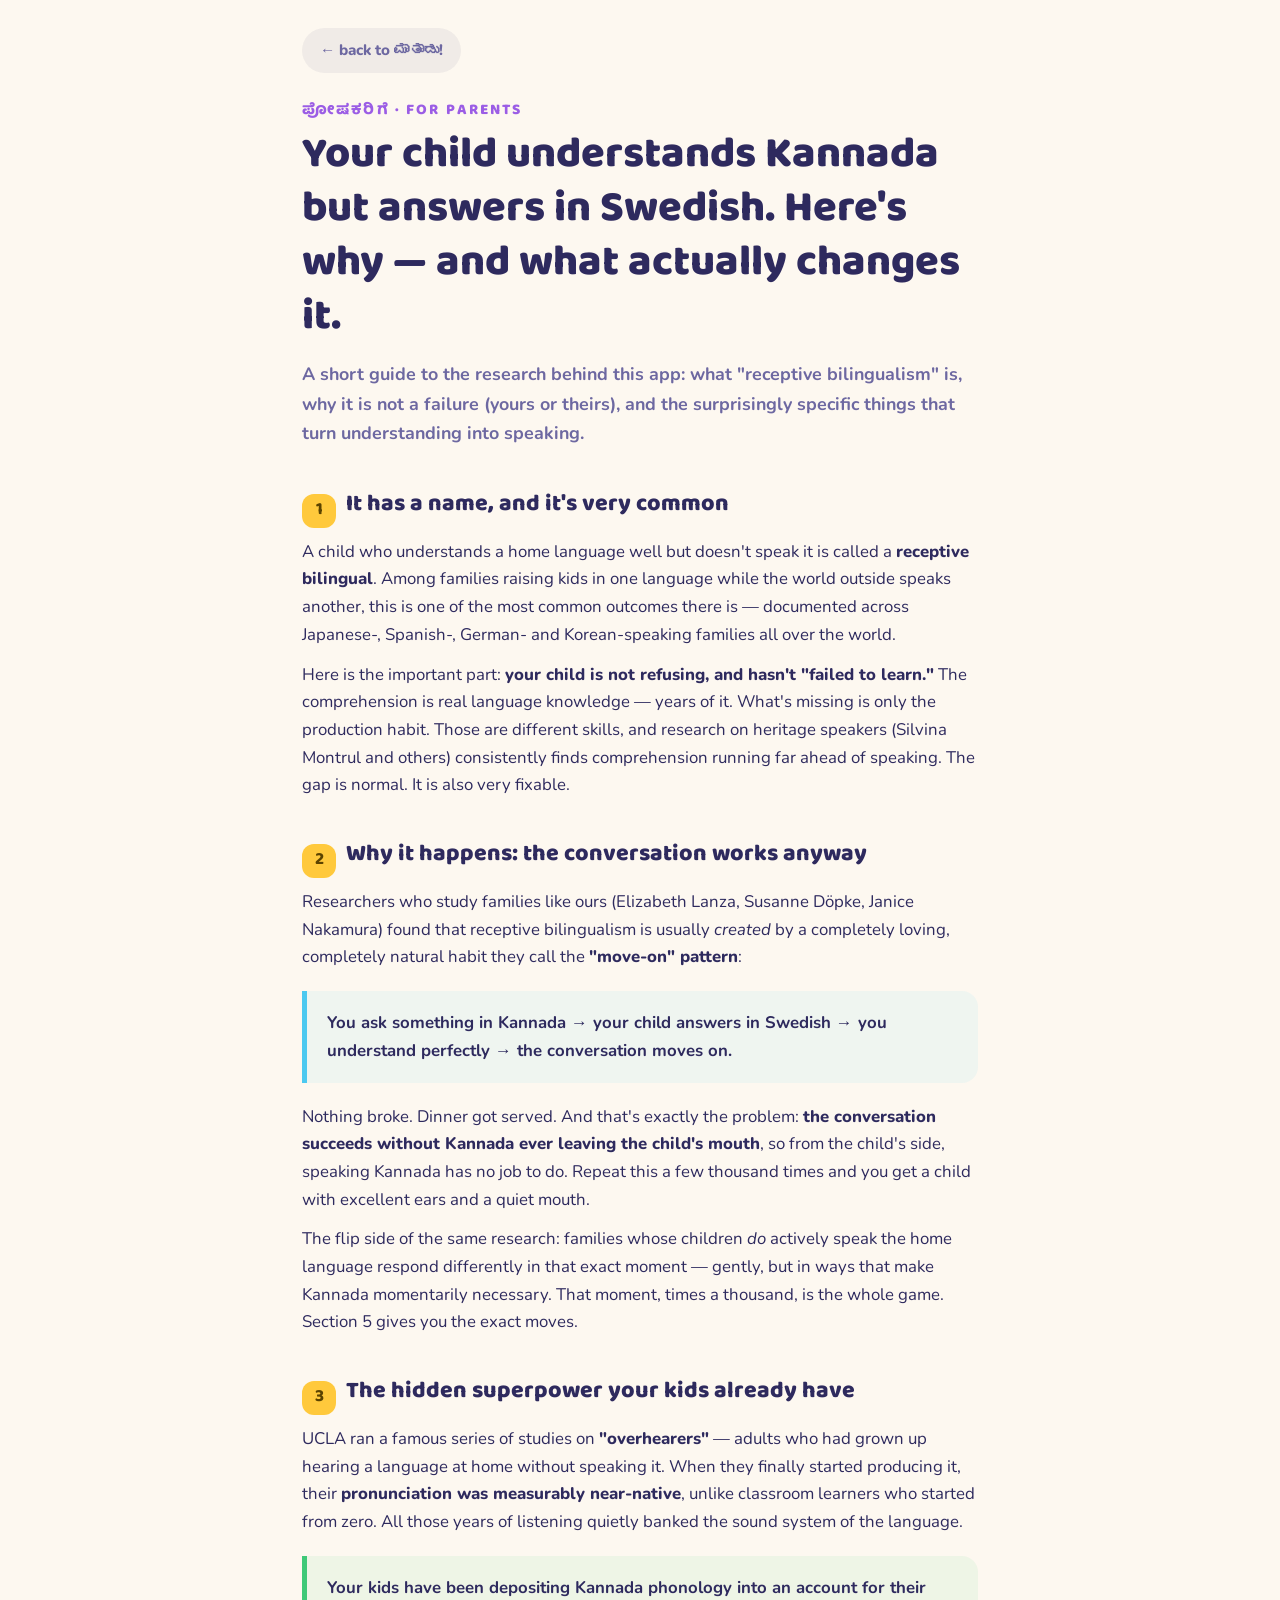
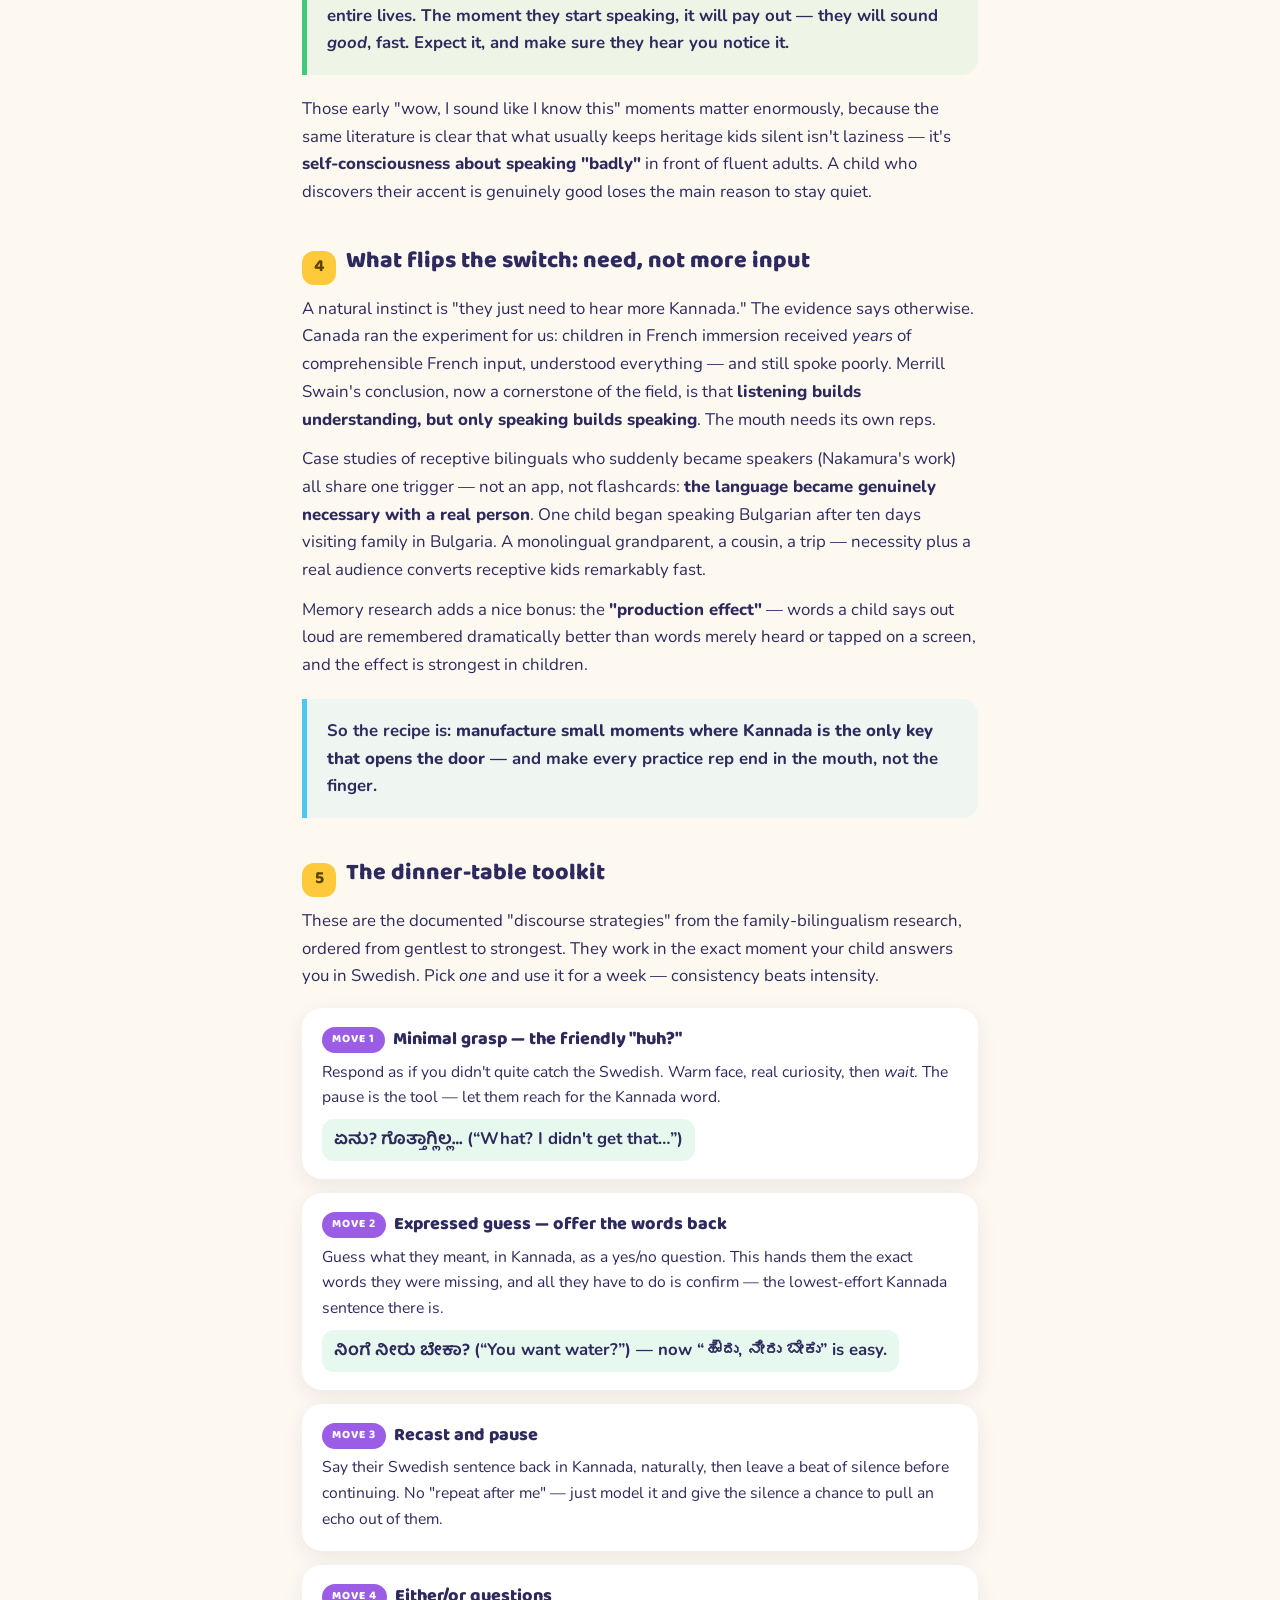
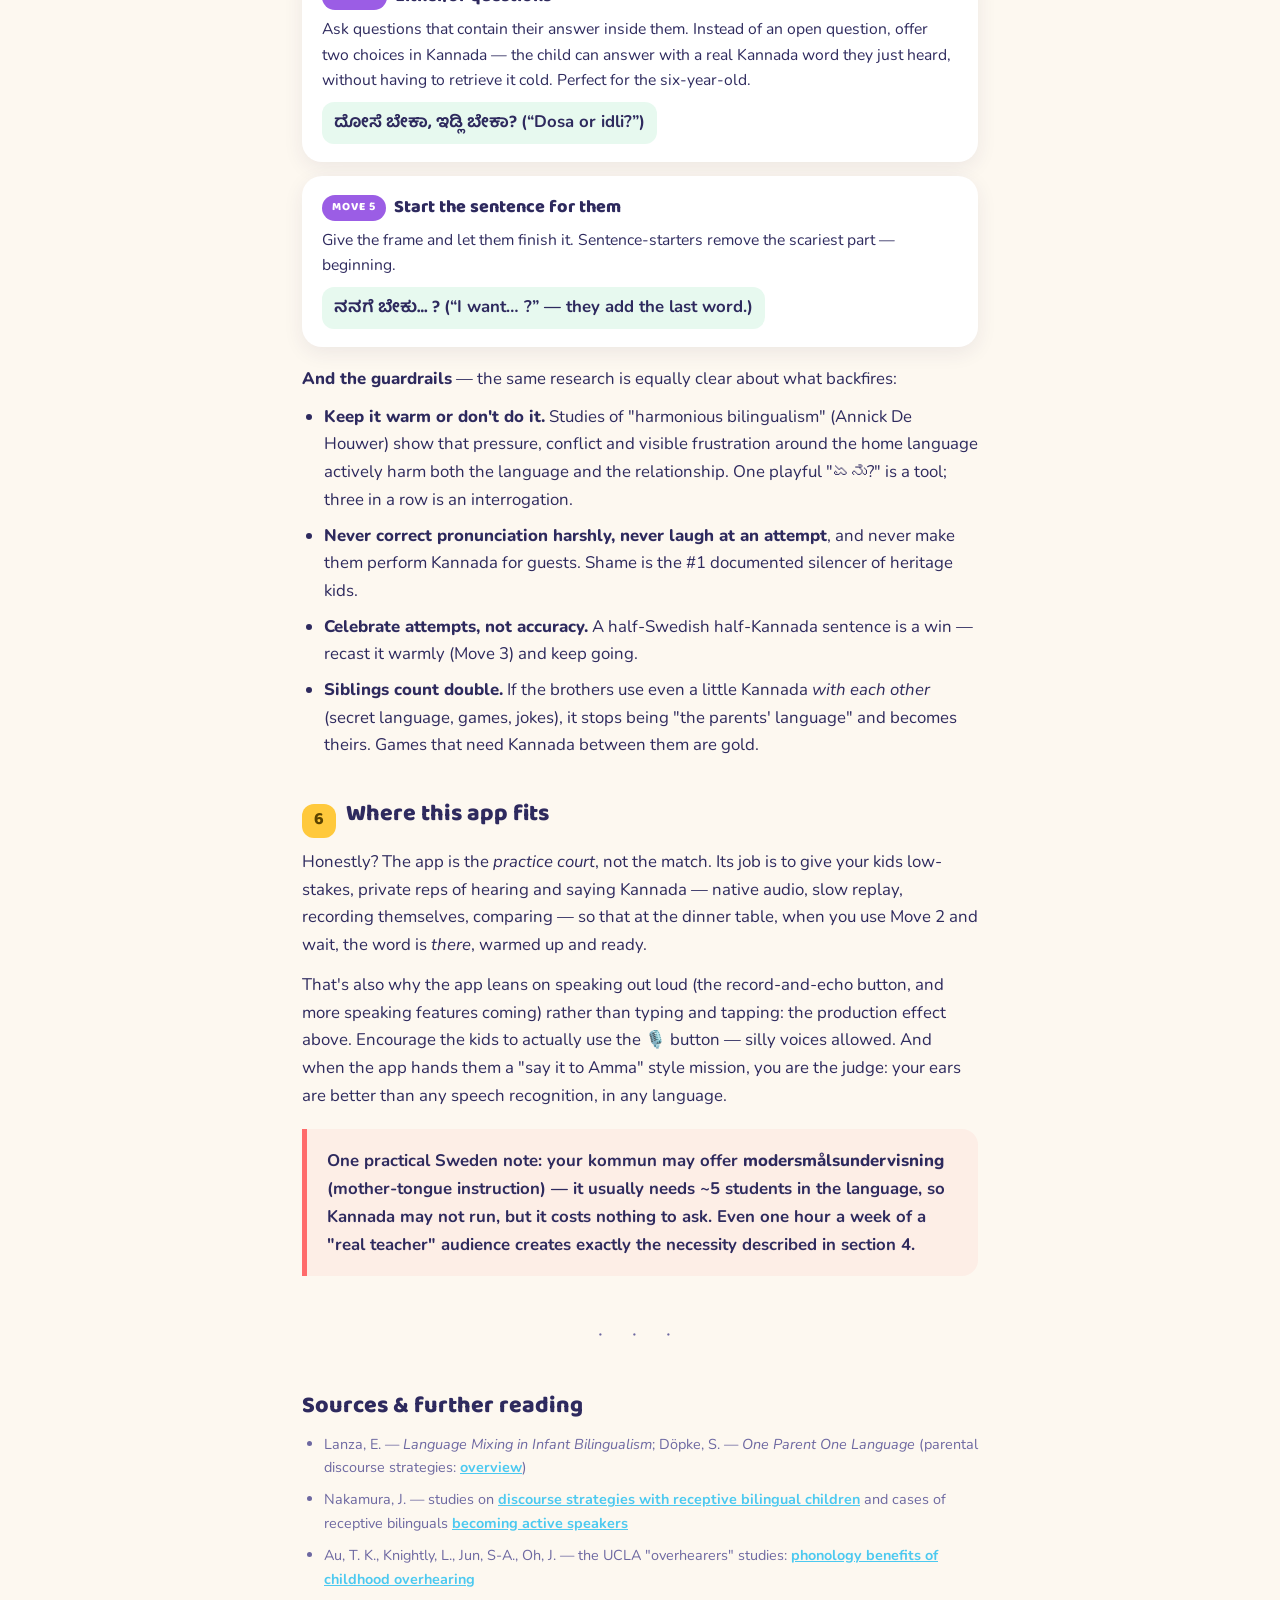
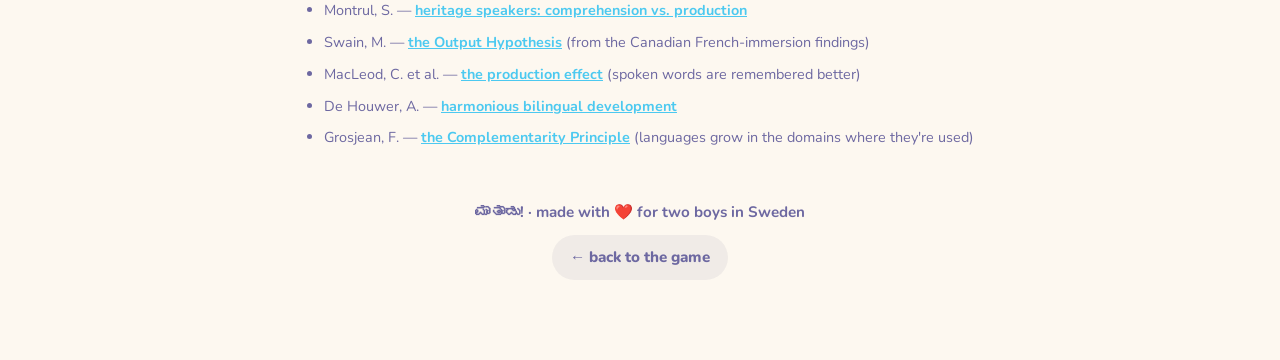
==== parents.html @ 99330099 "Add 'For Parents' page on receptive bilingualism + 4 local design-option themes parents.html: resear" ====
<!DOCTYPE html>
<html lang="en">
<head>
<meta charset="UTF-8">
<meta name="viewport" content="width=device-width, initial-scale=1, viewport-fit=cover">
<meta name="theme-color" content="#fdf8f0">
<title>ಪೋಷಕರಿಗೆ · For Parents — how kids learn a home language</title>
<link rel="icon" href="data:image/svg+xml,%3Csvg xmlns='http://www.w3.org/2000/svg' viewBox='0 0 100 100'%3E%3Ccircle cx='50' cy='52' r='44' fill='%2358cc7a'/%3E%3Ccircle cx='38' cy='44' r='13' fill='%23fff'/%3E%3Ccircle cx='41' cy='46' r='6' fill='%232e2a5e'/%3E%3Ccircle cx='62' cy='44' r='13' fill='%23fff'/%3E%3Ccircle cx='59' cy='46' r='6' fill='%232e2a5e'/%3E%3Cpath d='M42 62 C42 57 58 57 58 62 C58 70 52 75 50 75 C48 75 42 70 42 62Z' fill='%23ffa62b'/%3E%3C/svg%3E">
<link rel="preconnect" href="https://fonts.googleapis.com">
<link rel="preconnect" href="https://fonts.gstatic.com" crossorigin>
<link href="https://fonts.googleapis.com/css2?family=Baloo+Tamma+2:wght@500;700;800&family=Nunito:wght@600;700;800&display=swap" rel="stylesheet">
<style>
  :root {
    --paper: #fdf8f0;
    --ink: #2e2a5e;
    --ink-soft: #6d68a1;
    --coral: #ff6b6b;
    --sunny: #ffc93c;
    --green: #3fc978;
    --sky: #4cc9f0;
    --violet: #9b5de5;
    --card: #ffffff;
    --display: "Baloo Tamma 2", sans-serif;
    --body: "Nunito", sans-serif;
  }
  * { margin: 0; padding: 0; box-sizing: border-box; }
  body {
    font-family: var(--body);
    background: var(--paper);
    color: var(--ink);
    line-height: 1.65;
    font-size: 1.05rem;
    -webkit-text-size-adjust: 100%;
  }
  .wrap { max-width: 720px; margin: 0 auto; padding: 28px 22px 80px; }

  .back {
    display: inline-block;
    text-decoration: none;
    color: var(--ink-soft);
    font-weight: 800;
    font-size: .95rem;
    padding: 10px 18px;
    background: rgba(46,42,94,.06);
    border-radius: 999px;
    margin-bottom: 26px;
  }

  header.hero { margin-bottom: 34px; }
  .eyebrow {
    font-family: var(--display);
    font-weight: 800;
    font-size: .95rem;
    letter-spacing: .14em;
    text-transform: uppercase;
    color: var(--violet);
  }
  h1 {
    font-family: var(--display);
    font-size: clamp(1.9rem, 6vw, 2.7rem);
    font-weight: 800;
    line-height: 1.25;
    margin-top: 6px;
  }
  .hero p.lede { margin-top: 14px; font-size: 1.12rem; color: var(--ink-soft); font-weight: 700; }

  h2 {
    font-family: var(--display);
    font-size: 1.45rem;
    font-weight: 800;
    margin: 42px 0 10px;
    line-height: 1.3;
  }
  h2 .n {
    display: inline-grid;
    place-items: center;
    width: 34px; height: 34px;
    border-radius: 12px;
    background: var(--sunny);
    color: #5b4300;
    font-size: 1.05rem;
    margin-right: 10px;
    vertical-align: -4px;
  }
  p + p { margin-top: 12px; }
  em { font-style: italic; }
  strong { font-weight: 800; }

  .pull {
    margin: 20px 0;
    padding: 18px 20px;
    border-left: 5px solid var(--sky);
    background: rgba(76,201,240,.08);
    border-radius: 0 16px 16px 0;
    font-weight: 700;
  }
  .pull.warm { border-color: var(--coral); background: rgba(255,107,107,.07); }
  .pull.go { border-color: var(--green); background: rgba(63,201,120,.08); }

  .kn { font-family: var(--display); font-weight: 800; }

  /* strategy cards */
  .cards { display: grid; gap: 14px; margin: 18px 0 8px; }
  .card {
    background: var(--card);
    border-radius: 20px;
    padding: 18px 20px;
    box-shadow: 0 6px 20px rgba(46,42,94,.08);
  }
  .card h3 {
    font-family: var(--display);
    font-size: 1.12rem;
    font-weight: 800;
    margin-bottom: 4px;
  }
  .card h3 .tag {
    font-size: .72rem;
    font-weight: 800;
    letter-spacing: .08em;
    text-transform: uppercase;
    color: #fff;
    background: var(--violet);
    border-radius: 999px;
    padding: 3px 10px;
    margin-right: 8px;
    vertical-align: 2px;
  }
  .card p { font-size: .98rem; }
  .card .say {
    display: inline-block;
    background: rgba(63,201,120,.12);
    border-radius: 12px;
    padding: 6px 12px;
    margin-top: 8px;
    font-weight: 700;
  }

  ul.plain { margin: 10px 0 0 22px; }
  ul.plain li { margin-bottom: 8px; }

  .divider { text-align: center; font-size: 1.3rem; letter-spacing: 12px; margin: 40px 0; color: var(--ink-soft); }

  .sources { margin-top: 14px; font-size: .9rem; color: var(--ink-soft); }
  .sources li { margin-bottom: 7px; }
  a { color: var(--sky); font-weight: 700; }

  footer.foot { margin-top: 50px; text-align: center; color: var(--ink-soft); font-size: .95rem; font-weight: 700; }
</style>
</head>
<body>
<div class="wrap">

  <a class="back" href="index.html">← back to ಮಾತಾಡು!</a>

  <header class="hero">
    <div class="eyebrow">ಪೋಷಕರಿಗೆ · For Parents</div>
    <h1>Your child understands Kannada but answers in Swedish. Here's why — and what actually changes it.</h1>
    <p class="lede">A short guide to the research behind this app: what "receptive bilingualism" is, why it is not a failure (yours or theirs), and the surprisingly specific things that turn understanding into speaking.</p>
  </header>

  <h2><span class="n">1</span>It has a name, and it's very common</h2>
  <p>A child who understands a home language well but doesn't speak it is called a <strong>receptive bilingual</strong>. Among families raising kids in one language while the world outside speaks another, this is one of the most common outcomes there is — documented across Japanese-, Spanish-, German- and Korean-speaking families all over the world.</p>
  <p>Here is the important part: <strong>your child is not refusing, and hasn't "failed to learn."</strong> The comprehension is real language knowledge — years of it. What's missing is only the production habit. Those are different skills, and research on heritage speakers (Silvina Montrul and others) consistently finds comprehension running far ahead of speaking. The gap is normal. It is also very fixable.</p>

  <h2><span class="n">2</span>Why it happens: the conversation works anyway</h2>
  <p>Researchers who study families like ours (Elizabeth Lanza, Susanne Döpke, Janice Nakamura) found that receptive bilingualism is usually <em>created</em> by a completely loving, completely natural habit they call the <strong>"move-on" pattern</strong>:</p>
  <div class="pull">You ask something in Kannada → your child answers in Swedish → you understand perfectly → the conversation moves on.</div>
  <p>Nothing broke. Dinner got served. And that's exactly the problem: <strong>the conversation succeeds without Kannada ever leaving the child's mouth</strong>, so from the child's side, speaking Kannada has no job to do. Repeat this a few thousand times and you get a child with excellent ears and a quiet mouth.</p>
  <p>The flip side of the same research: families whose children <em>do</em> actively speak the home language respond differently in that exact moment — gently, but in ways that make Kannada momentarily necessary. That moment, times a thousand, is the whole game. Section 5 gives you the exact moves.</p>

  <h2><span class="n">3</span>The hidden superpower your kids already have</h2>
  <p>UCLA ran a famous series of studies on <strong>"overhearers"</strong> — adults who had grown up hearing a language at home without speaking it. When they finally started producing it, their <strong>pronunciation was measurably near-native</strong>, unlike classroom learners who started from zero. All those years of listening quietly banked the sound system of the language.</p>
  <div class="pull go">Your kids have been depositing Kannada phonology into an account for their entire lives. The moment they start speaking, it will pay out — they will sound <em>good</em>, fast. Expect it, and make sure they hear you notice it.</div>
  <p>Those early "wow, I sound like I know this" moments matter enormously, because the same literature is clear that what usually keeps heritage kids silent isn't laziness — it's <strong>self-consciousness about speaking "badly"</strong> in front of fluent adults. A child who discovers their accent is genuinely good loses the main reason to stay quiet.</p>

  <h2><span class="n">4</span>What flips the switch: need, not more input</h2>
  <p>A natural instinct is "they just need to hear more Kannada." The evidence says otherwise. Canada ran the experiment for us: children in French immersion received <em>years</em> of comprehensible French input, understood everything — and still spoke poorly. Merrill Swain's conclusion, now a cornerstone of the field, is that <strong>listening builds understanding, but only speaking builds speaking</strong>. The mouth needs its own reps.</p>
  <p>Case studies of receptive bilinguals who suddenly became speakers (Nakamura's work) all share one trigger — not an app, not flashcards: <strong>the language became genuinely necessary with a real person</strong>. One child began speaking Bulgarian after ten days visiting family in Bulgaria. A monolingual grandparent, a cousin, a trip — necessity plus a real audience converts receptive kids remarkably fast.</p>
  <p>Memory research adds a nice bonus: the <strong>"production effect"</strong> — words a child says out loud are remembered dramatically better than words merely heard or tapped on a screen, and the effect is strongest in children.</p>
  <div class="pull">So the recipe is: <strong>manufacture small moments where Kannada is the only key that opens the door</strong> — and make every practice rep end in the mouth, not the finger.</div>

  <h2><span class="n">5</span>The dinner-table toolkit</h2>
  <p>These are the documented "discourse strategies" from the family-bilingualism research, ordered from gentlest to strongest. They work in the exact moment your child answers you in Swedish. Pick <em>one</em> and use it for a week — consistency beats intensity.</p>

  <div class="cards">
    <div class="card">
      <h3><span class="tag">Move 1</span>Minimal grasp — the friendly "huh?"</h3>
      <p>Respond as if you didn't quite catch the Swedish. Warm face, real curiosity, then <em>wait</em>. The pause is the tool — let them reach for the Kannada word.</p>
      <span class="say kn">ಏನು? ಗೊತ್ತಾಗ್ಲಿಲ್ಲ… <span style="font-family:Nunito">(“What? I didn't get that…”)</span></span>
    </div>
    <div class="card">
      <h3><span class="tag">Move 2</span>Expressed guess — offer the words back</h3>
      <p>Guess what they meant, in Kannada, as a yes/no question. This hands them the exact words they were missing, and all they have to do is confirm — the lowest-effort Kannada sentence there is.</p>
      <span class="say kn">ನಿಂಗೆ ನೀರು ಬೇಕಾ? <span style="font-family:Nunito">(“You want water?”) — now “ಹೌದು, ನೀರು ಬೇಕು” is easy.</span></span>
    </div>
    <div class="card">
      <h3><span class="tag">Move 3</span>Recast and pause</h3>
      <p>Say their Swedish sentence back in Kannada, naturally, then leave a beat of silence before continuing. No "repeat after me" — just model it and give the silence a chance to pull an echo out of them.</p>
    </div>
    <div class="card">
      <h3><span class="tag">Move 4</span>Either/or questions</h3>
      <p>Ask questions that contain their answer inside them. Instead of an open question, offer two choices in Kannada — the child can answer with a real Kannada word they just heard, without having to retrieve it cold. Perfect for the six-year-old.</p>
      <span class="say kn">ದೋಸೆ ಬೇಕಾ, ಇಡ್ಲಿ ಬೇಕಾ? <span style="font-family:Nunito">(“Dosa or idli?”)</span></span>
    </div>
    <div class="card">
      <h3><span class="tag">Move 5</span>Start the sentence for them</h3>
      <p>Give the frame and let them finish it. Sentence-starters remove the scariest part — beginning.</p>
      <span class="say kn">ನನಗೆ ಬೇಕು… ? <span style="font-family:Nunito">(“I want… ?” — they add the last word.)</span></span>
    </div>
  </div>

  <p style="margin-top:18px"><strong>And the guardrails</strong> — the same research is equally clear about what backfires:</p>
  <ul class="plain">
    <li><strong>Keep it warm or don't do it.</strong> Studies of "harmonious bilingualism" (Annick De Houwer) show that pressure, conflict and visible frustration around the home language actively harm both the language and the relationship. One playful "ಏನು?" is a tool; three in a row is an interrogation.</li>
    <li><strong>Never correct pronunciation harshly, never laugh at an attempt</strong>, and never make them perform Kannada for guests. Shame is the #1 documented silencer of heritage kids.</li>
    <li><strong>Celebrate attempts, not accuracy.</strong> A half-Swedish half-Kannada sentence is a win — recast it warmly (Move 3) and keep going.</li>
    <li><strong>Siblings count double.</strong> If the brothers use even a little Kannada <em>with each other</em> (secret language, games, jokes), it stops being "the parents' language" and becomes theirs. Games that need Kannada between them are gold.</li>
  </ul>

  <h2><span class="n">6</span>Where this app fits</h2>
  <p>Honestly? The app is the <em>practice court</em>, not the match. Its job is to give your kids low-stakes, private reps of hearing and saying Kannada — native audio, slow replay, recording themselves, comparing — so that at the dinner table, when you use Move 2 and wait, the word is <em>there</em>, warmed up and ready.</p>
  <p>That's also why the app leans on speaking out loud (the record-and-echo button, and more speaking features coming) rather than typing and tapping: the production effect above. Encourage the kids to actually use the 🎙️ button — silly voices allowed. And when the app hands them a "say it to Amma" style mission, you are the judge: your ears are better than any speech recognition, in any language.</p>
  <div class="pull warm">One practical Sweden note: your kommun may offer <strong>modersmålsundervisning</strong> (mother-tongue instruction) — it usually needs ~5 students in the language, so Kannada may not run, but it costs nothing to ask. Even one hour a week of a "real teacher" audience creates exactly the necessity described in section 4.</div>

  <div class="divider">· · ·</div>

  <h2>Sources &amp; further reading</h2>
  <ul class="plain sources">
    <li>Lanza, E. — <em>Language Mixing in Infant Bilingualism</em>; Döpke, S. — <em>One Parent One Language</em> (parental discourse strategies: <a href="https://multilingual-families.com/parental-discourse-strategies/">overview</a>)</li>
    <li>Nakamura, J. — studies on <a href="https://www.researchgate.net/publication/328684995_Parents'_use_of_discourse_strategies_in_dual-lingual_interactions_with_receptive_bilingual_children">discourse strategies with receptive bilingual children</a> and cases of receptive bilinguals <a href="https://drtaylorbenyahiaphd.substack.com/p/can-receptive-bilingual-children">becoming active speakers</a></li>
    <li>Au, T. K., Knightly, L., Jun, S-A., Oh, J. — the UCLA "overhearers" studies: <a href="https://www.sunahjun.humspace.ucla.edu/pdf/Manuscript-JASA.pdf">phonology benefits of childhood overhearing</a></li>
    <li>Montrul, S. — <a href="http://www.eurosla.org/Docs/Yearbook2012/Montrul.pdf">heritage speakers: comprehension vs. production</a></li>
    <li>Swain, M. — <a href="https://blog.vietnamteachingjobs.com/what-is-swains-output-hypothesis-and-why-does-it-matter-for-language-learning/">the Output Hypothesis</a> (from the Canadian French-immersion findings)</li>
    <li>MacLeod, C. et al. — <a href="https://journals.sagepub.com/doi/pdf/10.1177/0963721417691356">the production effect</a> (spoken words are remembered better)</li>
    <li>De Houwer, A. — <a href="https://journals.sagepub.com/doi/10.1177/1367006913489202">harmonious bilingual development</a></li>
    <li>Grosjean, F. — <a href="https://www.francoisgrosjean.ch/bilin_bicult/5%20Grosjean.pdf">the Complementarity Principle</a> (languages grow in the domains where they're used)</li>
  </ul>

  <footer class="foot">
    ಮಾತಾಡು! · made with ❤️ for two boys in Sweden
    <div style="margin-top:10px"><a class="back" href="index.html" style="margin-bottom:0">← back to the game</a></div>
  </footer>

</div>
</body>
</html>
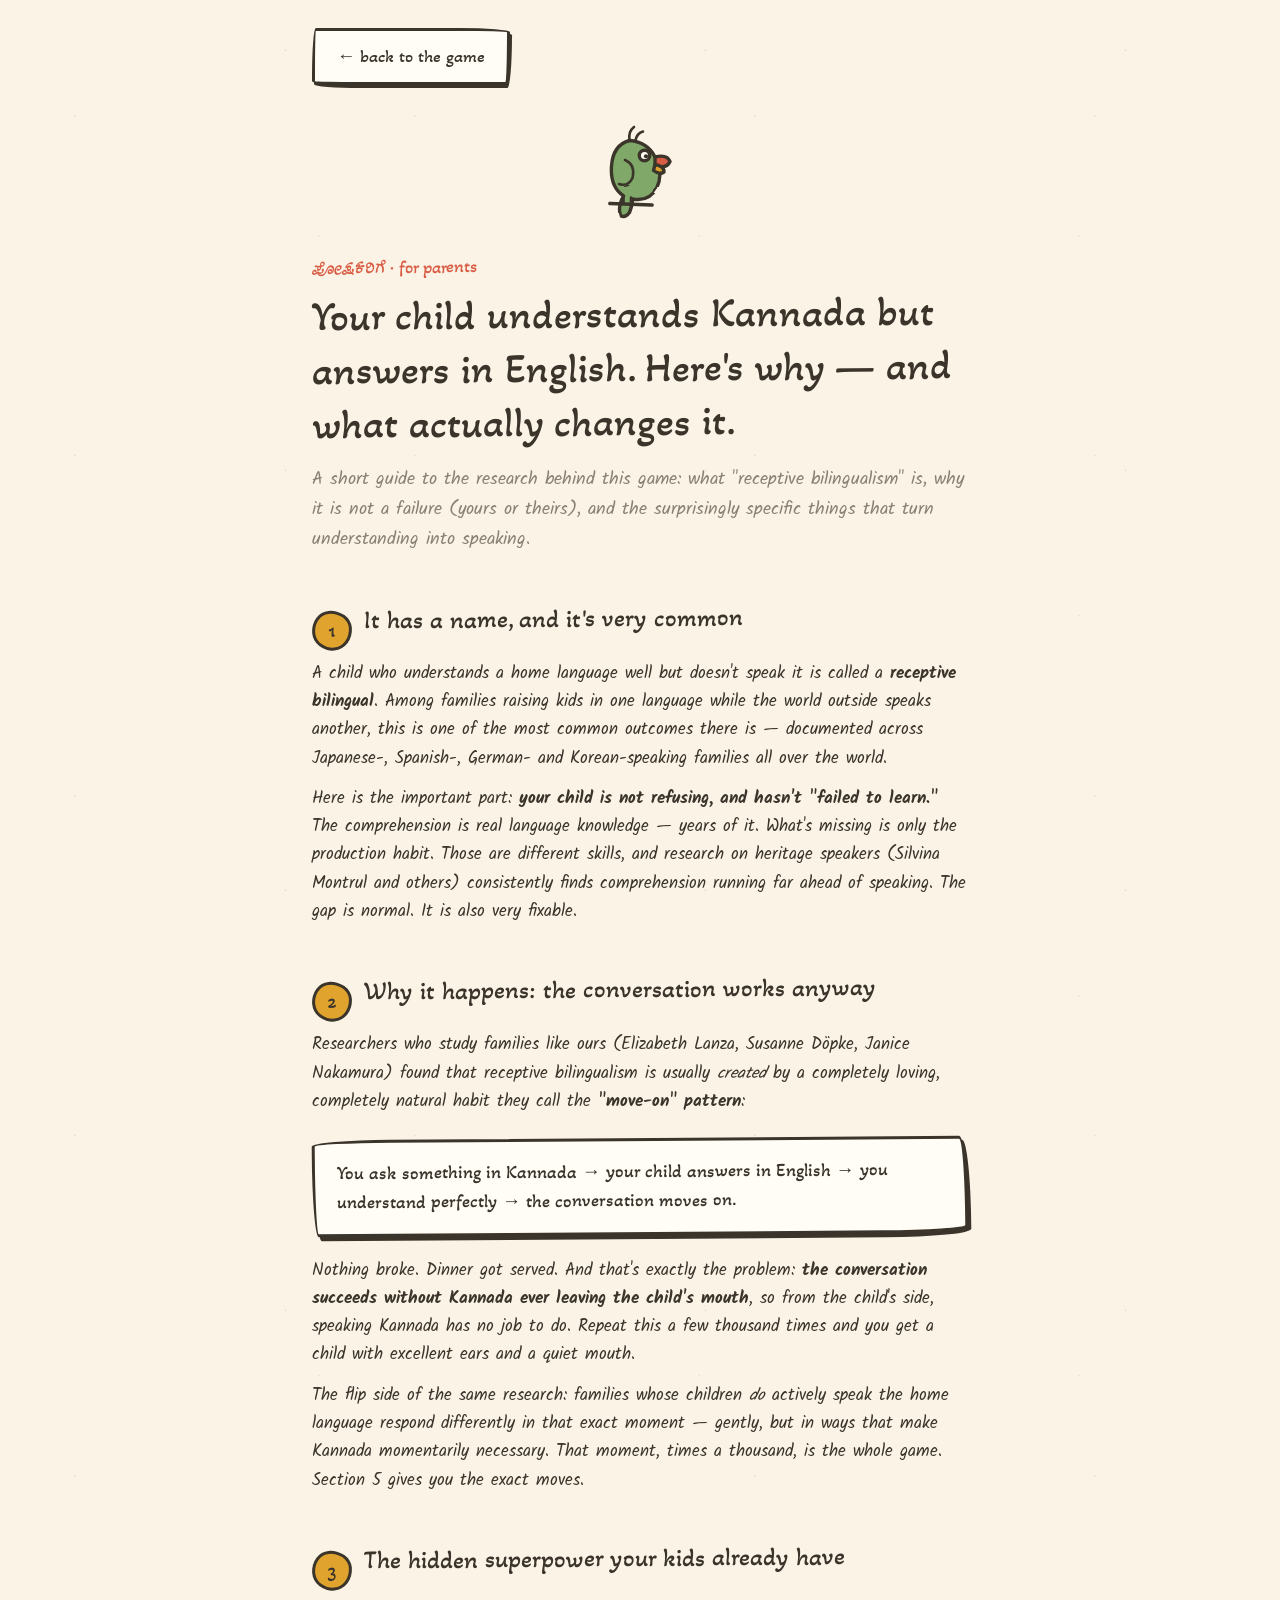
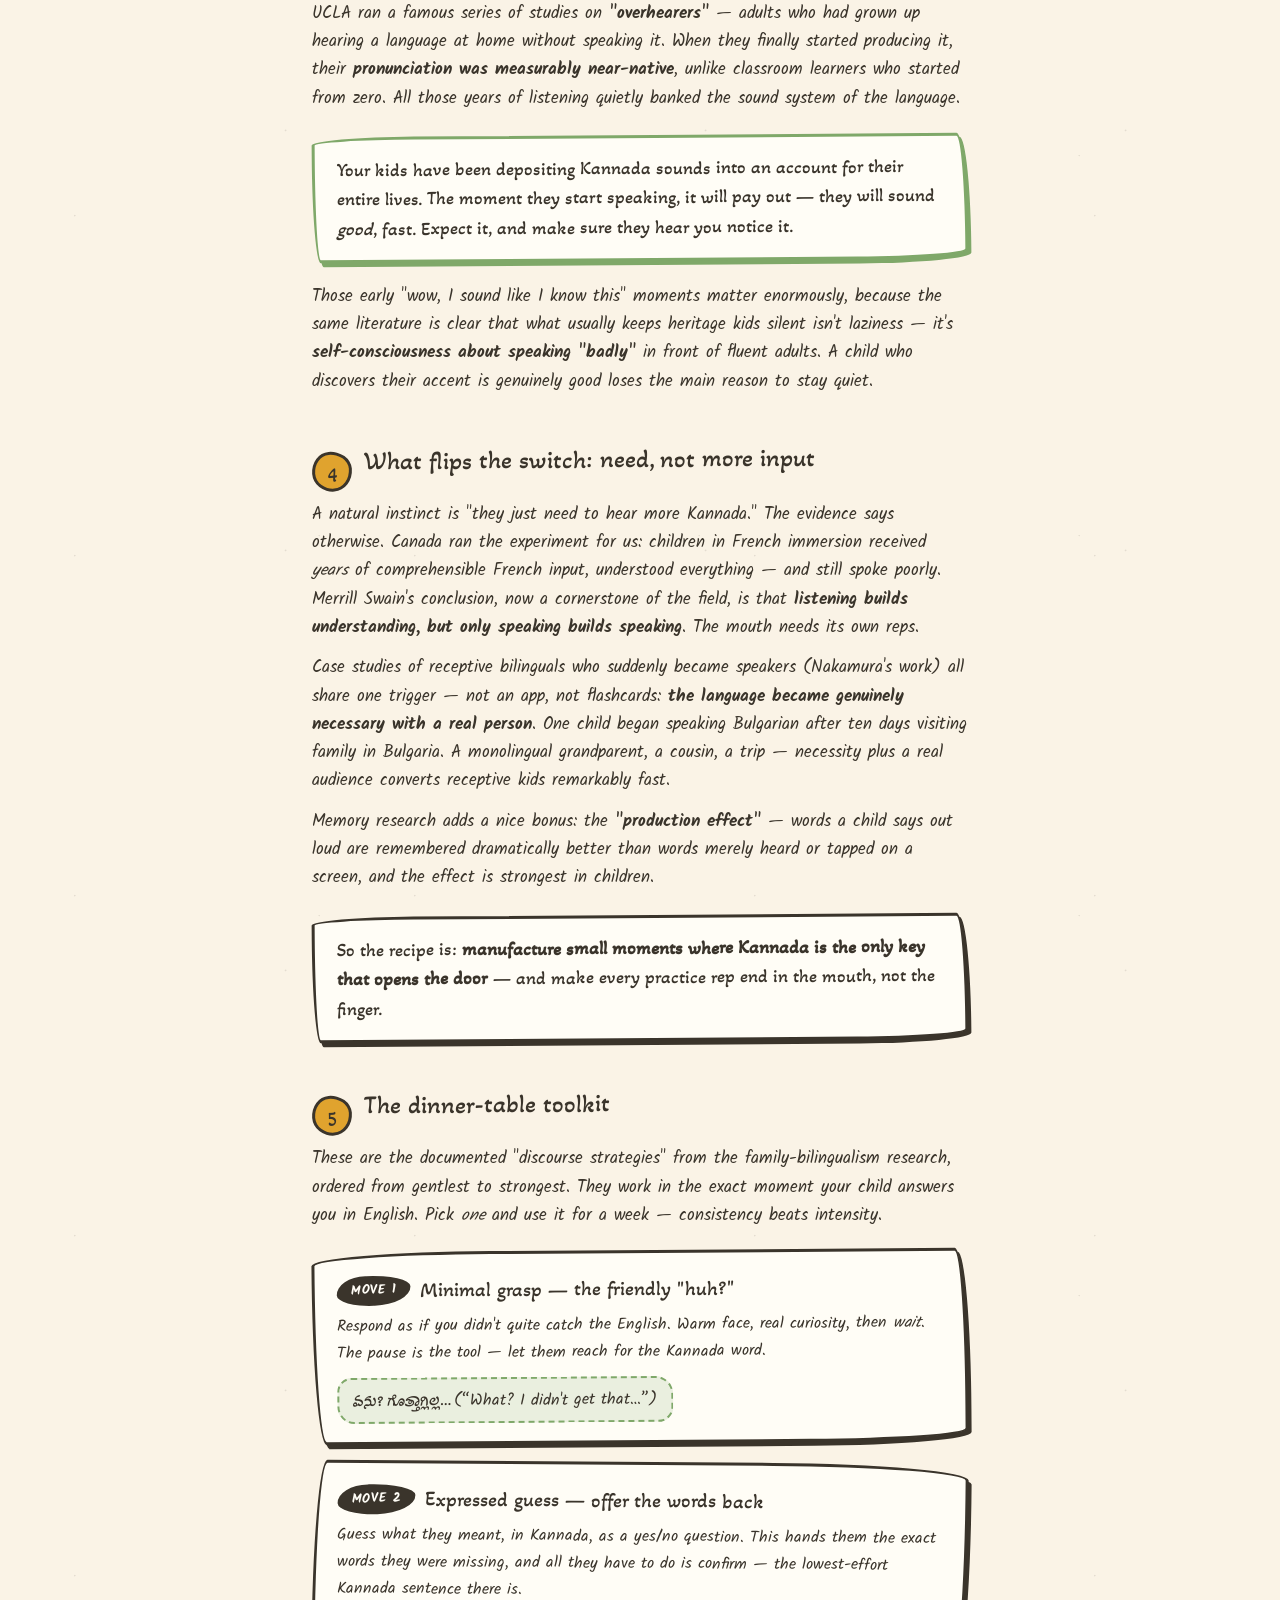
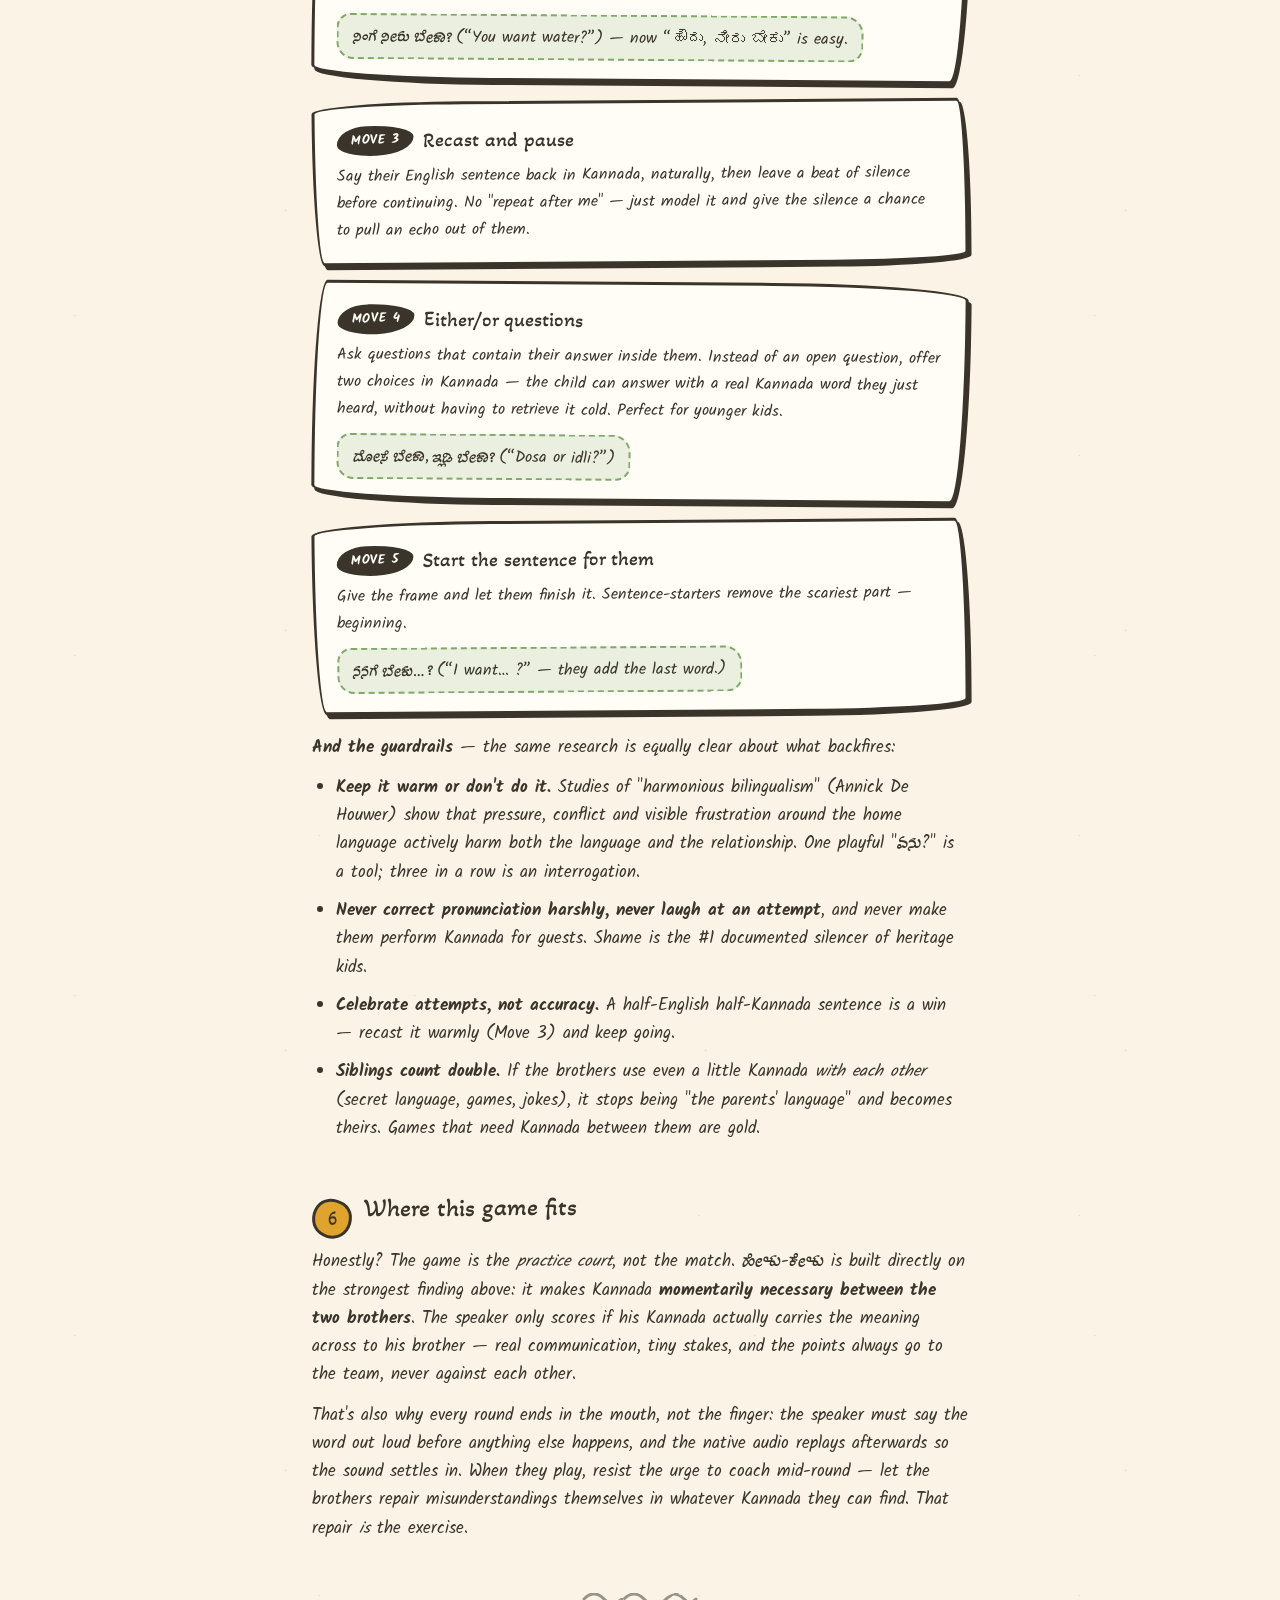
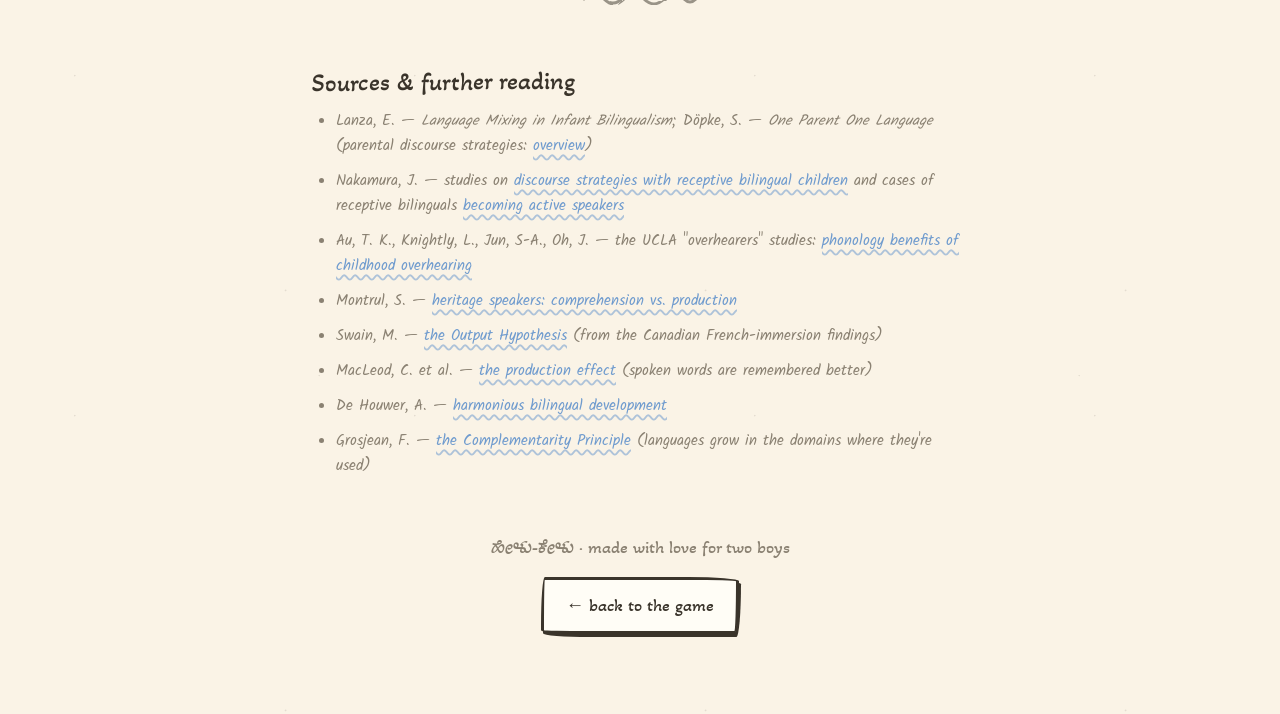
==== commit bef51e8e: "Restyle parents page in sketchbook theme; kids' reply language is English Wobbly ink cards, parrot m" ====
--- a/parents.html
+++ b/parents.html
@@ -3,159 +3,218 @@
 <head>
 <meta charset="UTF-8">
 <meta name="viewport" content="width=device-width, initial-scale=1, viewport-fit=cover">
-<meta name="theme-color" content="#fdf8f0">
+<meta name="theme-color" content="#faf3e6">
 <title>ಪೋಷಕರಿಗೆ · For Parents — how kids learn a home language</title>
-<link rel="icon" href="data:image/svg+xml,%3Csvg xmlns='http://www.w3.org/2000/svg' viewBox='0 0 100 100'%3E%3Ccircle cx='50' cy='52' r='44' fill='%2358cc7a'/%3E%3Ccircle cx='38' cy='44' r='13' fill='%23fff'/%3E%3Ccircle cx='41' cy='46' r='6' fill='%232e2a5e'/%3E%3Ccircle cx='62' cy='44' r='13' fill='%23fff'/%3E%3Ccircle cx='59' cy='46' r='6' fill='%232e2a5e'/%3E%3Cpath d='M42 62 C42 57 58 57 58 62 C58 70 52 75 50 75 C48 75 42 70 42 62Z' fill='%23ffa62b'/%3E%3C/svg%3E">
+<link rel="icon" href="data:image/svg+xml,%3Csvg xmlns='http://www.w3.org/2000/svg' viewBox='0 0 100 100'%3E%3Crect width='100' height='100' rx='20' fill='%23faf3e6'/%3E%3Cpath d='M28 62 Q24 34 50 32 Q78 30 74 56 Q72 76 50 76 Q46 76 42 74 L30 84 Z' fill='none' stroke='%233a342b' stroke-width='6' stroke-linejoin='round'/%3E%3C/svg%3E">
 <link rel="preconnect" href="https://fonts.googleapis.com">
 <link rel="preconnect" href="https://fonts.gstatic.com" crossorigin>
-<link href="https://fonts.googleapis.com/css2?family=Baloo+Tamma+2:wght@500;700;800&family=Nunito:wght@600;700;800&display=swap" rel="stylesheet">
+<link href="https://fonts.googleapis.com/css2?family=Akaya+Kanadaka&family=Kalam:wght@400;700&display=swap" rel="stylesheet">
 <style>
   :root {
-    --paper: #fdf8f0;
-    --ink: #2e2a5e;
-    --ink-soft: #6d68a1;
-    --coral: #ff6b6b;
-    --sunny: #ffc93c;
-    --green: #3fc978;
-    --sky: #4cc9f0;
-    --violet: #9b5de5;
-    --card: #ffffff;
-    --display: "Baloo Tamma 2", sans-serif;
-    --body: "Nunito", sans-serif;
+    --paper:   #faf3e6;
+    --card:    #fffdf6;
+    --ink:     #3a342b;
+    --ink-soft:#8a8172;
+    --tomato:  #d95d45;
+    --mustard: #e0a32e;
+    --sage:    #7fa869;
+    --blue:    #6f9bce;
+
+    --hand: "Akaya Kanadaka", "Kalam", cursive;
+    --body: "Kalam", "Akaya Kanadaka", cursive;
+
+    --wob-a: 255px 18px 225px 20px / 20px 225px 18px 255px;
+    --wob-b: 18px 240px 22px 220px / 230px 20px 250px 18px;
+    --wob-c: 220px 24px 240px 18px / 18px 250px 22px 230px;
   }
   * { margin: 0; padding: 0; box-sizing: border-box; }
   body {
     font-family: var(--body);
-    background: var(--paper);
     color: var(--ink);
-    line-height: 1.65;
-    font-size: 1.05rem;
+    line-height: 1.7;
+    font-size: 1.04rem;
+    background:
+      radial-gradient(1.2px 1.2px at 22% 34%, rgba(58,52,43,.16), transparent 100%),
+      radial-gradient(1.4px 1.4px at 68% 12%, rgba(58,52,43,.13), transparent 100%),
+      radial-gradient(1.1px 1.1px at 84% 62%, rgba(58,52,43,.15), transparent 100%),
+      var(--paper);
+    background-size: 340px 340px, 420px 420px, 380px 380px, auto;
     -webkit-text-size-adjust: 100%;
   }
-  .wrap { max-width: 720px; margin: 0 auto; padding: 28px 22px 80px; }
+  .wrap { max-width: 700px; margin: 0 auto; padding: 28px 22px 80px; }
 
   .back {
+    display: inline-flex;
+    align-items: center;
+    gap: 8px;
+    text-decoration: none;
+    color: var(--ink);
+    font-family: var(--hand);
+    font-size: 1.15rem;
+    padding: 10px 22px;
+    background: var(--card);
+    border: 3px solid var(--ink);
+    border-radius: var(--wob-b);
+    box-shadow: 2px 3px 0 var(--ink);
+    margin-bottom: 30px;
+  }
+  .back:active { transform: translate(2px,3px); box-shadow: 0 0 0 var(--ink); }
+
+  header.hero { margin-bottom: 38px; }
+  .hero .mascot { text-align: center; margin-bottom: 6px; }
+  .hero .mascot svg { width: 120px; height: 120px; }
+  .eyebrow {
+    font-family: var(--hand);
+    font-size: 1.15rem;
+    color: var(--tomato);
+    transform: rotate(-.6deg);
     display: inline-block;
-    text-decoration: none;
-    color: var(--ink-soft);
-    font-weight: 800;
-    font-size: .95rem;
-    padding: 10px 18px;
-    background: rgba(46,42,94,.06);
-    border-radius: 999px;
-    margin-bottom: 26px;
-  }
-
-  header.hero { margin-bottom: 34px; }
-  .eyebrow {
-    font-family: var(--display);
-    font-weight: 800;
-    font-size: .95rem;
-    letter-spacing: .14em;
-    text-transform: uppercase;
-    color: var(--violet);
   }
   h1 {
-    font-family: var(--display);
-    font-size: clamp(1.9rem, 6vw, 2.7rem);
-    font-weight: 800;
-    line-height: 1.25;
-    margin-top: 6px;
-  }
-  .hero p.lede { margin-top: 14px; font-size: 1.12rem; color: var(--ink-soft); font-weight: 700; }
+    font-family: var(--hand);
+    font-size: clamp(1.9rem, 6.4vw, 2.6rem);
+    font-weight: 400;
+    line-height: 1.3;
+    margin-top: 4px;
+    transform: rotate(-.5deg);
+  }
+  .hero p.lede { margin-top: 16px; font-size: 1.1rem; color: var(--ink-soft); }
 
   h2 {
-    font-family: var(--display);
-    font-size: 1.45rem;
-    font-weight: 800;
-    margin: 42px 0 10px;
+    font-family: var(--hand);
+    font-size: 1.6rem;
+    font-weight: 400;
+    margin: 46px 0 12px;
     line-height: 1.3;
+    transform: rotate(-.5deg);
   }
   h2 .n {
     display: inline-grid;
     place-items: center;
-    width: 34px; height: 34px;
-    border-radius: 12px;
-    background: var(--sunny);
-    color: #5b4300;
-    font-size: 1.05rem;
-    margin-right: 10px;
-    vertical-align: -4px;
+    width: 40px; height: 40px;
+    background: var(--mustard);
+    border: 3px solid var(--ink);
+    border-radius: 45% 55% 48% 52% / 52% 46% 54% 48%;
+    font-size: 1.25rem;
+    margin-right: 12px;
+    vertical-align: -8px;
+    transform: rotate(-4deg);
   }
   p + p { margin-top: 12px; }
-  em { font-style: italic; }
-  strong { font-weight: 800; }
 
   .pull {
-    margin: 20px 0;
-    padding: 18px 20px;
-    border-left: 5px solid var(--sky);
-    background: rgba(76,201,240,.08);
-    border-radius: 0 16px 16px 0;
-    font-weight: 700;
-  }
-  .pull.warm { border-color: var(--coral); background: rgba(255,107,107,.07); }
-  .pull.go { border-color: var(--green); background: rgba(63,201,120,.08); }
-
-  .kn { font-family: var(--display); font-weight: 800; }
-
-  /* strategy cards */
-  .cards { display: grid; gap: 14px; margin: 18px 0 8px; }
+    margin: 22px 0;
+    padding: 16px 22px;
+    background: var(--card);
+    border: 3px solid var(--ink);
+    border-radius: var(--wob-c);
+    box-shadow: 3px 4px 0 var(--ink);
+    font-family: var(--hand);
+    font-size: 1.18rem;
+    line-height: 1.55;
+    transform: rotate(-.4deg);
+  }
+  .pull.warm { border-color: var(--tomato); box-shadow: 3px 4px 0 var(--tomato); }
+  .pull.go   { border-color: var(--sage);   box-shadow: 3px 4px 0 var(--sage); }
+
+  .kn { font-family: var(--hand); }
+
+  .cards { display: grid; gap: 18px; margin: 20px 0 8px; }
   .card {
     background: var(--card);
-    border-radius: 20px;
-    padding: 18px 20px;
-    box-shadow: 0 6px 20px rgba(46,42,94,.08);
-  }
+    border: 3px solid var(--ink);
+    border-radius: var(--wob-a);
+    box-shadow: 3px 4px 0 var(--ink);
+    padding: 18px 22px;
+  }
+  .card:nth-child(even) { border-radius: var(--wob-b); transform: rotate(.4deg); }
+  .card:nth-child(odd) { transform: rotate(-.4deg); }
   .card h3 {
-    font-family: var(--display);
-    font-size: 1.12rem;
-    font-weight: 800;
-    margin-bottom: 4px;
+    font-family: var(--hand);
+    font-size: 1.3rem;
+    font-weight: 400;
+    margin-bottom: 6px;
   }
   .card h3 .tag {
-    font-size: .72rem;
-    font-weight: 800;
-    letter-spacing: .08em;
+    display: inline-block;
+    font-size: .82rem;
+    font-family: var(--body);
+    font-weight: 700;
+    letter-spacing: .06em;
     text-transform: uppercase;
-    color: #fff;
-    background: var(--violet);
-    border-radius: 999px;
-    padding: 3px 10px;
-    margin-right: 8px;
-    vertical-align: 2px;
-  }
-  .card p { font-size: .98rem; }
+    color: var(--card);
+    background: var(--ink);
+    border-radius: 40% 60% 50% 50% / 60% 40% 60% 40%;
+    padding: 4px 14px;
+    margin-right: 10px;
+    transform: rotate(-2deg);
+    vertical-align: 3px;
+  }
+  .card p { font-size: .99rem; }
   .card .say {
     display: inline-block;
-    background: rgba(63,201,120,.12);
-    border-radius: 12px;
-    padding: 6px 12px;
-    margin-top: 8px;
-    font-weight: 700;
-  }
-
-  ul.plain { margin: 10px 0 0 22px; }
-  ul.plain li { margin-bottom: 8px; }
-
-  .divider { text-align: center; font-size: 1.3rem; letter-spacing: 12px; margin: 40px 0; color: var(--ink-soft); }
-
-  .sources { margin-top: 14px; font-size: .9rem; color: var(--ink-soft); }
-  .sources li { margin-bottom: 7px; }
-  a { color: var(--sky); font-weight: 700; }
-
-  footer.foot { margin-top: 50px; text-align: center; color: var(--ink-soft); font-size: .95rem; font-weight: 700; }
+    background: rgba(127,168,105,.16);
+    border: 2px dashed var(--sage);
+    border-radius: 14px 18px 15px 17px;
+    padding: 7px 14px;
+    margin-top: 10px;
+    font-size: 1rem;
+  }
+
+  ul.plain { margin: 12px 0 0 24px; }
+  ul.plain li { margin-bottom: 10px; }
+
+  .divider { text-align: center; margin: 44px 0; }
+  .divider svg { width: 120px; height: 20px; opacity: .5; }
+
+  .sources { margin-top: 14px; font-size: .92rem; color: var(--ink-soft); }
+  .sources li { margin-bottom: 8px; }
+  a { color: var(--blue); text-decoration: underline wavy rgba(111,155,206,.55) 1.5px; text-underline-offset: 4px; }
+
+  footer.foot { margin-top: 54px; text-align: center; color: var(--ink-soft); font-family: var(--hand); font-size: 1.1rem; }
+  footer .back { margin: 14px 0 0; }
+
+  @media (prefers-reduced-motion: reduce) {
+    * { transition: none !important; animation: none !important; }
+  }
 </style>
 </head>
 <body>
+<svg width="0" height="0" style="position:absolute" aria-hidden="true">
+  <defs>
+    <filter id="rough" x="-10%" y="-10%" width="120%" height="120%">
+      <feTurbulence type="fractalNoise" baseFrequency="0.045" numOctaves="2" seed="7" result="n"/>
+      <feDisplacementMap in="SourceGraphic" in2="n" scale="2.6"/>
+    </filter>
+  </defs>
+  <symbol id="art-parrot" viewBox="0 0 160 160">
+    <g filter="url(#rough)" stroke="#3a342b" stroke-width="4.5" stroke-linecap="round" stroke-linejoin="round">
+      <path d="M66 34 Q44 40 42 68 Q40 96 58 108 Q50 122 54 134 Q60 138 66 130 Q70 120 70 112 Q92 116 102 98 Q112 78 100 56 Q90 36 66 34 Z" fill="#7fa869"/>
+      <path d="M100 56 Q116 52 120 62 Q116 72 100 68 Z" fill="#d95d45"/>
+      <path d="M100 66 Q112 68 112 76 Q106 80 98 74 Z" fill="#e0a32e"/>
+      <circle cx="86" cy="54" r="7" fill="#fffdf6"/>
+      <circle cx="88" cy="55" r="2.8" fill="#3a342b" stroke="none"/>
+      <path d="M60 60 Q74 66 70 84 Q64 96 52 92" fill="none" stroke-width="3.5"/>
+      <path d="M66 34 Q64 22 72 16 M74 34 Q76 24 84 22" fill="none" stroke-width="3.5"/>
+      <path d="M40 118 L96 120" fill="none" stroke-width="5"/>
+      <path d="M58 108 L58 118 M68 110 L68 119" fill="none" stroke-width="3.5"/>
+    </g>
+  </symbol>
+  <symbol id="ic-squiggle" viewBox="0 0 120 20">
+    <path d="M4 12 Q14 2 24 12 Q34 22 44 12 Q54 2 64 12 Q74 22 84 12 Q94 2 104 12 Q110 18 116 12"
+      fill="none" stroke="#3a342b" stroke-width="3" stroke-linecap="round" filter="url(#rough)"/>
+  </symbol>
+</svg>
+
 <div class="wrap">
 
-  <a class="back" href="index.html">← back to ಮಾತಾಡು!</a>
+  <a class="back" href="index.html">← back to the game</a>
 
   <header class="hero">
-    <div class="eyebrow">ಪೋಷಕರಿಗೆ · For Parents</div>
-    <h1>Your child understands Kannada but answers in Swedish. Here's why — and what actually changes it.</h1>
-    <p class="lede">A short guide to the research behind this app: what "receptive bilingualism" is, why it is not a failure (yours or theirs), and the surprisingly specific things that turn understanding into speaking.</p>
+    <div class="mascot"><svg><use href="#art-parrot"/></svg></div>
+    <span class="eyebrow">ಪೋಷಕರಿಗೆ · for parents</span>
+    <h1>Your child understands Kannada but answers in English. Here's why — and what actually changes it.</h1>
+    <p class="lede">A short guide to the research behind this game: what "receptive bilingualism" is, why it is not a failure (yours or theirs), and the surprisingly specific things that turn understanding into speaking.</p>
   </header>
 
   <h2><span class="n">1</span>It has a name, and it's very common</h2>
@@ -164,13 +223,13 @@
 
   <h2><span class="n">2</span>Why it happens: the conversation works anyway</h2>
   <p>Researchers who study families like ours (Elizabeth Lanza, Susanne Döpke, Janice Nakamura) found that receptive bilingualism is usually <em>created</em> by a completely loving, completely natural habit they call the <strong>"move-on" pattern</strong>:</p>
-  <div class="pull">You ask something in Kannada → your child answers in Swedish → you understand perfectly → the conversation moves on.</div>
+  <div class="pull">You ask something in Kannada → your child answers in English → you understand perfectly → the conversation moves on.</div>
   <p>Nothing broke. Dinner got served. And that's exactly the problem: <strong>the conversation succeeds without Kannada ever leaving the child's mouth</strong>, so from the child's side, speaking Kannada has no job to do. Repeat this a few thousand times and you get a child with excellent ears and a quiet mouth.</p>
   <p>The flip side of the same research: families whose children <em>do</em> actively speak the home language respond differently in that exact moment — gently, but in ways that make Kannada momentarily necessary. That moment, times a thousand, is the whole game. Section 5 gives you the exact moves.</p>
 
   <h2><span class="n">3</span>The hidden superpower your kids already have</h2>
   <p>UCLA ran a famous series of studies on <strong>"overhearers"</strong> — adults who had grown up hearing a language at home without speaking it. When they finally started producing it, their <strong>pronunciation was measurably near-native</strong>, unlike classroom learners who started from zero. All those years of listening quietly banked the sound system of the language.</p>
-  <div class="pull go">Your kids have been depositing Kannada phonology into an account for their entire lives. The moment they start speaking, it will pay out — they will sound <em>good</em>, fast. Expect it, and make sure they hear you notice it.</div>
+  <div class="pull go">Your kids have been depositing Kannada sounds into an account for their entire lives. The moment they start speaking, it will pay out — they will sound <em>good</em>, fast. Expect it, and make sure they hear you notice it.</div>
   <p>Those early "wow, I sound like I know this" moments matter enormously, because the same literature is clear that what usually keeps heritage kids silent isn't laziness — it's <strong>self-consciousness about speaking "badly"</strong> in front of fluent adults. A child who discovers their accent is genuinely good loses the main reason to stay quiet.</p>
 
   <h2><span class="n">4</span>What flips the switch: need, not more input</h2>
@@ -180,49 +239,48 @@
   <div class="pull">So the recipe is: <strong>manufacture small moments where Kannada is the only key that opens the door</strong> — and make every practice rep end in the mouth, not the finger.</div>
 
   <h2><span class="n">5</span>The dinner-table toolkit</h2>
-  <p>These are the documented "discourse strategies" from the family-bilingualism research, ordered from gentlest to strongest. They work in the exact moment your child answers you in Swedish. Pick <em>one</em> and use it for a week — consistency beats intensity.</p>
+  <p>These are the documented "discourse strategies" from the family-bilingualism research, ordered from gentlest to strongest. They work in the exact moment your child answers you in English. Pick <em>one</em> and use it for a week — consistency beats intensity.</p>
 
   <div class="cards">
     <div class="card">
       <h3><span class="tag">Move 1</span>Minimal grasp — the friendly "huh?"</h3>
-      <p>Respond as if you didn't quite catch the Swedish. Warm face, real curiosity, then <em>wait</em>. The pause is the tool — let them reach for the Kannada word.</p>
-      <span class="say kn">ಏನು? ಗೊತ್ತಾಗ್ಲಿಲ್ಲ… <span style="font-family:Nunito">(“What? I didn't get that…”)</span></span>
+      <p>Respond as if you didn't quite catch the English. Warm face, real curiosity, then <em>wait</em>. The pause is the tool — let them reach for the Kannada word.</p>
+      <span class="say kn">ಏನು? ಗೊತ್ತಾಗ್ಲಿಲ್ಲ… <span style="font-family:Kalam">(“What? I didn't get that…”)</span></span>
     </div>
     <div class="card">
       <h3><span class="tag">Move 2</span>Expressed guess — offer the words back</h3>
       <p>Guess what they meant, in Kannada, as a yes/no question. This hands them the exact words they were missing, and all they have to do is confirm — the lowest-effort Kannada sentence there is.</p>
-      <span class="say kn">ನಿಂಗೆ ನೀರು ಬೇಕಾ? <span style="font-family:Nunito">(“You want water?”) — now “ಹೌದು, ನೀರು ಬೇಕು” is easy.</span></span>
+      <span class="say kn">ನಿಂಗೆ ನೀರು ಬೇಕಾ? <span style="font-family:Kalam">(“You want water?”) — now “ಹೌದು, ನೀರು ಬೇಕು” is easy.</span></span>
     </div>
     <div class="card">
       <h3><span class="tag">Move 3</span>Recast and pause</h3>
-      <p>Say their Swedish sentence back in Kannada, naturally, then leave a beat of silence before continuing. No "repeat after me" — just model it and give the silence a chance to pull an echo out of them.</p>
+      <p>Say their English sentence back in Kannada, naturally, then leave a beat of silence before continuing. No "repeat after me" — just model it and give the silence a chance to pull an echo out of them.</p>
     </div>
     <div class="card">
       <h3><span class="tag">Move 4</span>Either/or questions</h3>
-      <p>Ask questions that contain their answer inside them. Instead of an open question, offer two choices in Kannada — the child can answer with a real Kannada word they just heard, without having to retrieve it cold. Perfect for the six-year-old.</p>
-      <span class="say kn">ದೋಸೆ ಬೇಕಾ, ಇಡ್ಲಿ ಬೇಕಾ? <span style="font-family:Nunito">(“Dosa or idli?”)</span></span>
+      <p>Ask questions that contain their answer inside them. Instead of an open question, offer two choices in Kannada — the child can answer with a real Kannada word they just heard, without having to retrieve it cold. Perfect for younger kids.</p>
+      <span class="say kn">ದೋಸೆ ಬೇಕಾ, ಇಡ್ಲಿ ಬೇಕಾ? <span style="font-family:Kalam">(“Dosa or idli?”)</span></span>
     </div>
     <div class="card">
       <h3><span class="tag">Move 5</span>Start the sentence for them</h3>
       <p>Give the frame and let them finish it. Sentence-starters remove the scariest part — beginning.</p>
-      <span class="say kn">ನನಗೆ ಬೇಕು… ? <span style="font-family:Nunito">(“I want… ?” — they add the last word.)</span></span>
+      <span class="say kn">ನನಗೆ ಬೇಕು… ? <span style="font-family:Kalam">(“I want… ?” — they add the last word.)</span></span>
     </div>
   </div>
 
-  <p style="margin-top:18px"><strong>And the guardrails</strong> — the same research is equally clear about what backfires:</p>
+  <p style="margin-top:20px"><strong>And the guardrails</strong> — the same research is equally clear about what backfires:</p>
   <ul class="plain">
     <li><strong>Keep it warm or don't do it.</strong> Studies of "harmonious bilingualism" (Annick De Houwer) show that pressure, conflict and visible frustration around the home language actively harm both the language and the relationship. One playful "ಏನು?" is a tool; three in a row is an interrogation.</li>
     <li><strong>Never correct pronunciation harshly, never laugh at an attempt</strong>, and never make them perform Kannada for guests. Shame is the #1 documented silencer of heritage kids.</li>
-    <li><strong>Celebrate attempts, not accuracy.</strong> A half-Swedish half-Kannada sentence is a win — recast it warmly (Move 3) and keep going.</li>
+    <li><strong>Celebrate attempts, not accuracy.</strong> A half-English half-Kannada sentence is a win — recast it warmly (Move 3) and keep going.</li>
     <li><strong>Siblings count double.</strong> If the brothers use even a little Kannada <em>with each other</em> (secret language, games, jokes), it stops being "the parents' language" and becomes theirs. Games that need Kannada between them are gold.</li>
   </ul>
 
-  <h2><span class="n">6</span>Where this app fits</h2>
-  <p>Honestly? The app is the <em>practice court</em>, not the match. Its job is to give your kids low-stakes, private reps of hearing and saying Kannada — native audio, slow replay, recording themselves, comparing — so that at the dinner table, when you use Move 2 and wait, the word is <em>there</em>, warmed up and ready.</p>
-  <p>That's also why the app leans on speaking out loud (the record-and-echo button, and more speaking features coming) rather than typing and tapping: the production effect above. Encourage the kids to actually use the 🎙️ button — silly voices allowed. And when the app hands them a "say it to Amma" style mission, you are the judge: your ears are better than any speech recognition, in any language.</p>
-  <div class="pull warm">One practical Sweden note: your kommun may offer <strong>modersmålsundervisning</strong> (mother-tongue instruction) — it usually needs ~5 students in the language, so Kannada may not run, but it costs nothing to ask. Even one hour a week of a "real teacher" audience creates exactly the necessity described in section 4.</div>
-
-  <div class="divider">· · ·</div>
+  <h2><span class="n">6</span>Where this game fits</h2>
+  <p>Honestly? The game is the <em>practice court</em>, not the match. ಹೇಳು-ಕೇಳು is built directly on the strongest finding above: it makes Kannada <strong>momentarily necessary between the two brothers</strong>. The speaker only scores if his Kannada actually carries the meaning across to his brother — real communication, tiny stakes, and the points always go to the team, never against each other.</p>
+  <p>That's also why every round ends in the mouth, not the finger: the speaker must say the word out loud before anything else happens, and the native audio replays afterwards so the sound settles in. When they play, resist the urge to coach mid-round — let the brothers repair misunderstandings themselves in whatever Kannada they can find. That repair <em>is</em> the exercise.</p>
+
+  <div class="divider"><svg><use href="#ic-squiggle"/></svg></div>
 
   <h2>Sources &amp; further reading</h2>
   <ul class="plain sources">
@@ -237,8 +295,8 @@
   </ul>
 
   <footer class="foot">
-    ಮಾತಾಡು! · made with ❤️ for two boys in Sweden
-    <div style="margin-top:10px"><a class="back" href="index.html" style="margin-bottom:0">← back to the game</a></div>
+    ಹೇಳು-ಕೇಳು · made with love for two boys
+    <div><a class="back" href="index.html">← back to the game</a></div>
   </footer>
 
 </div>
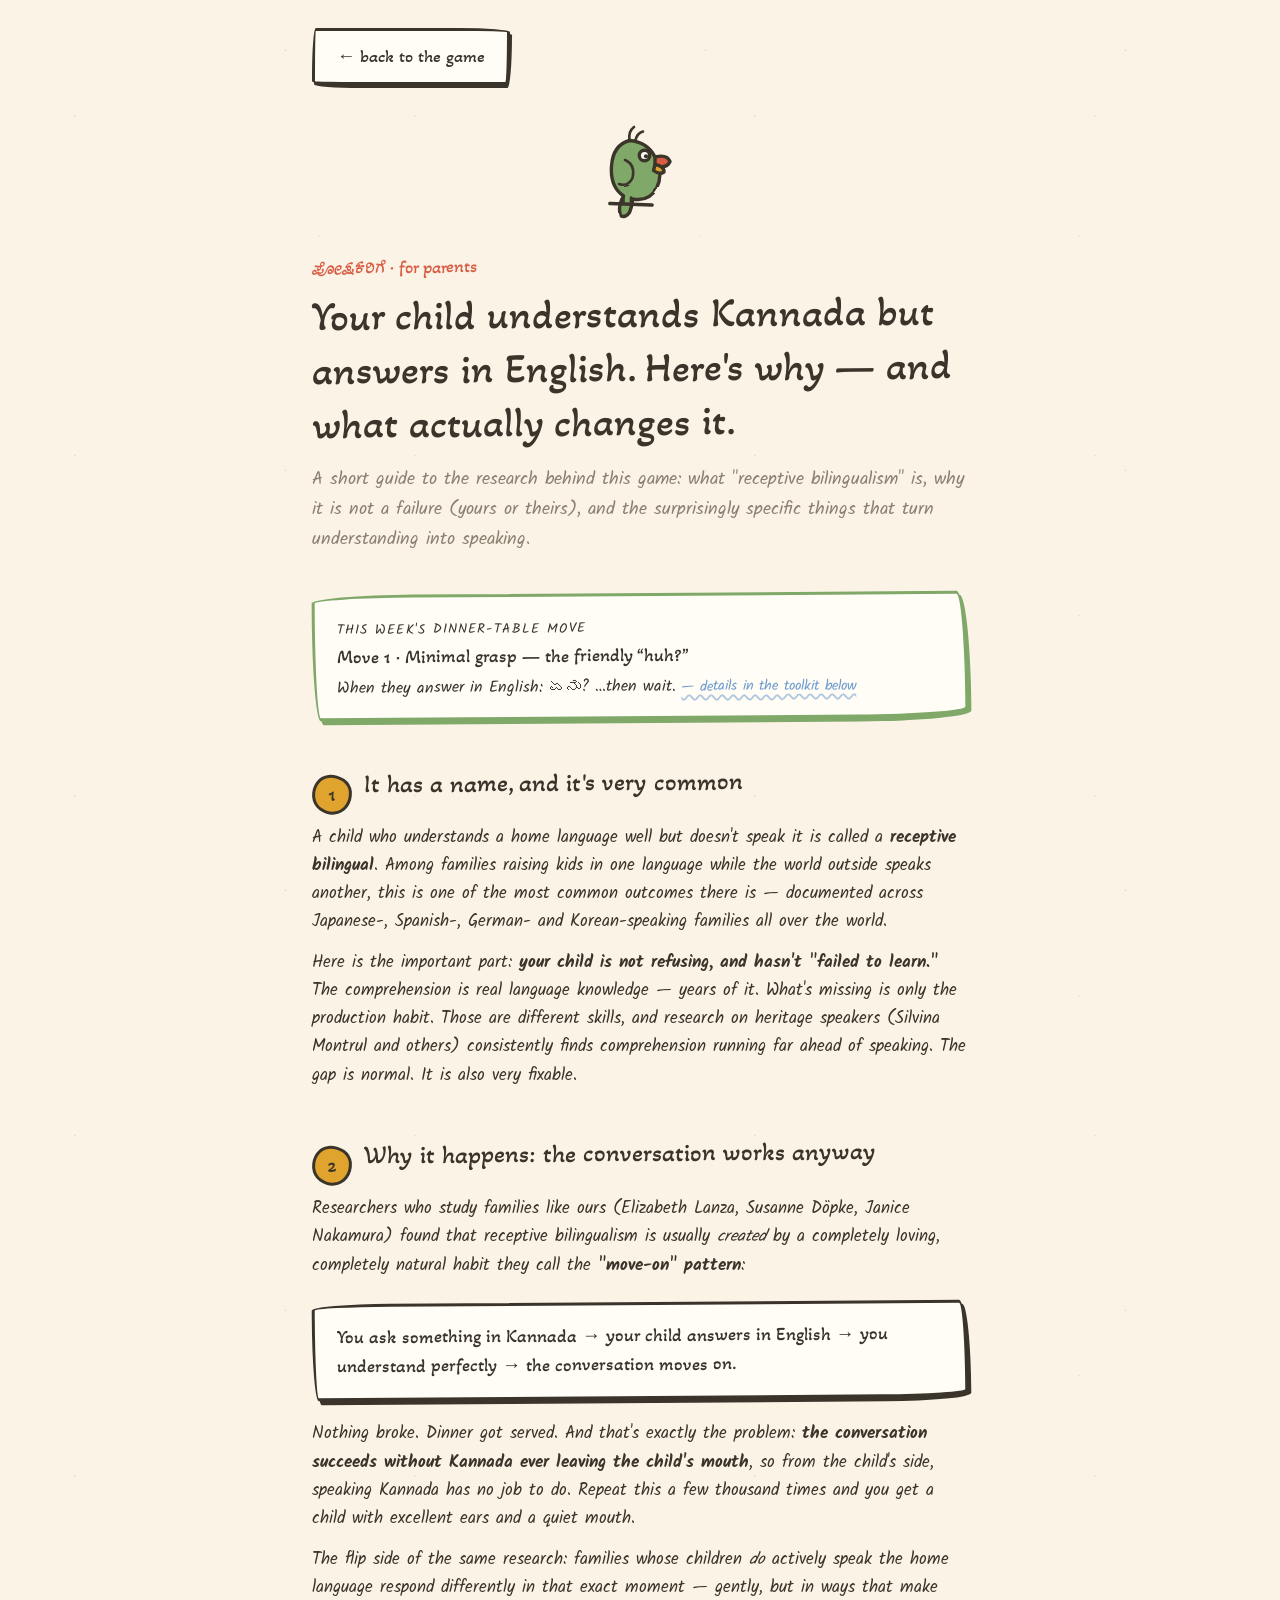
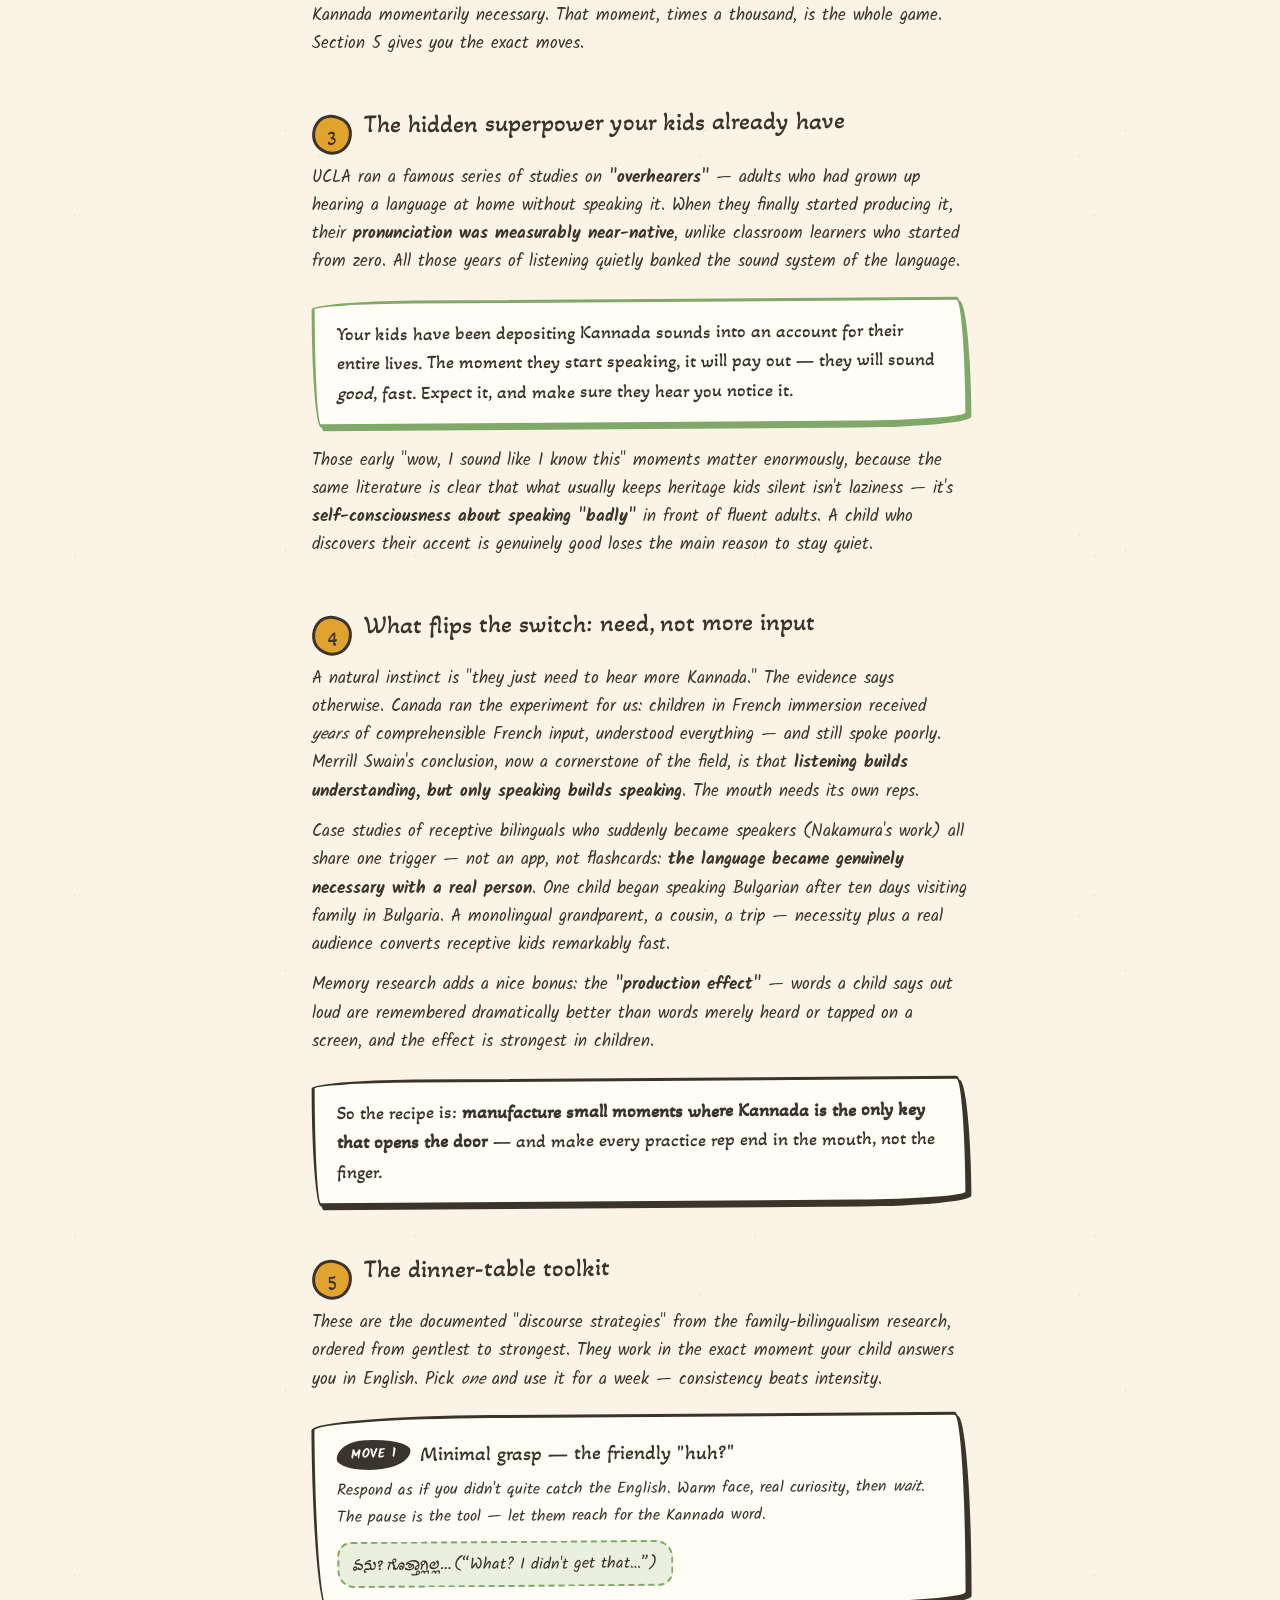
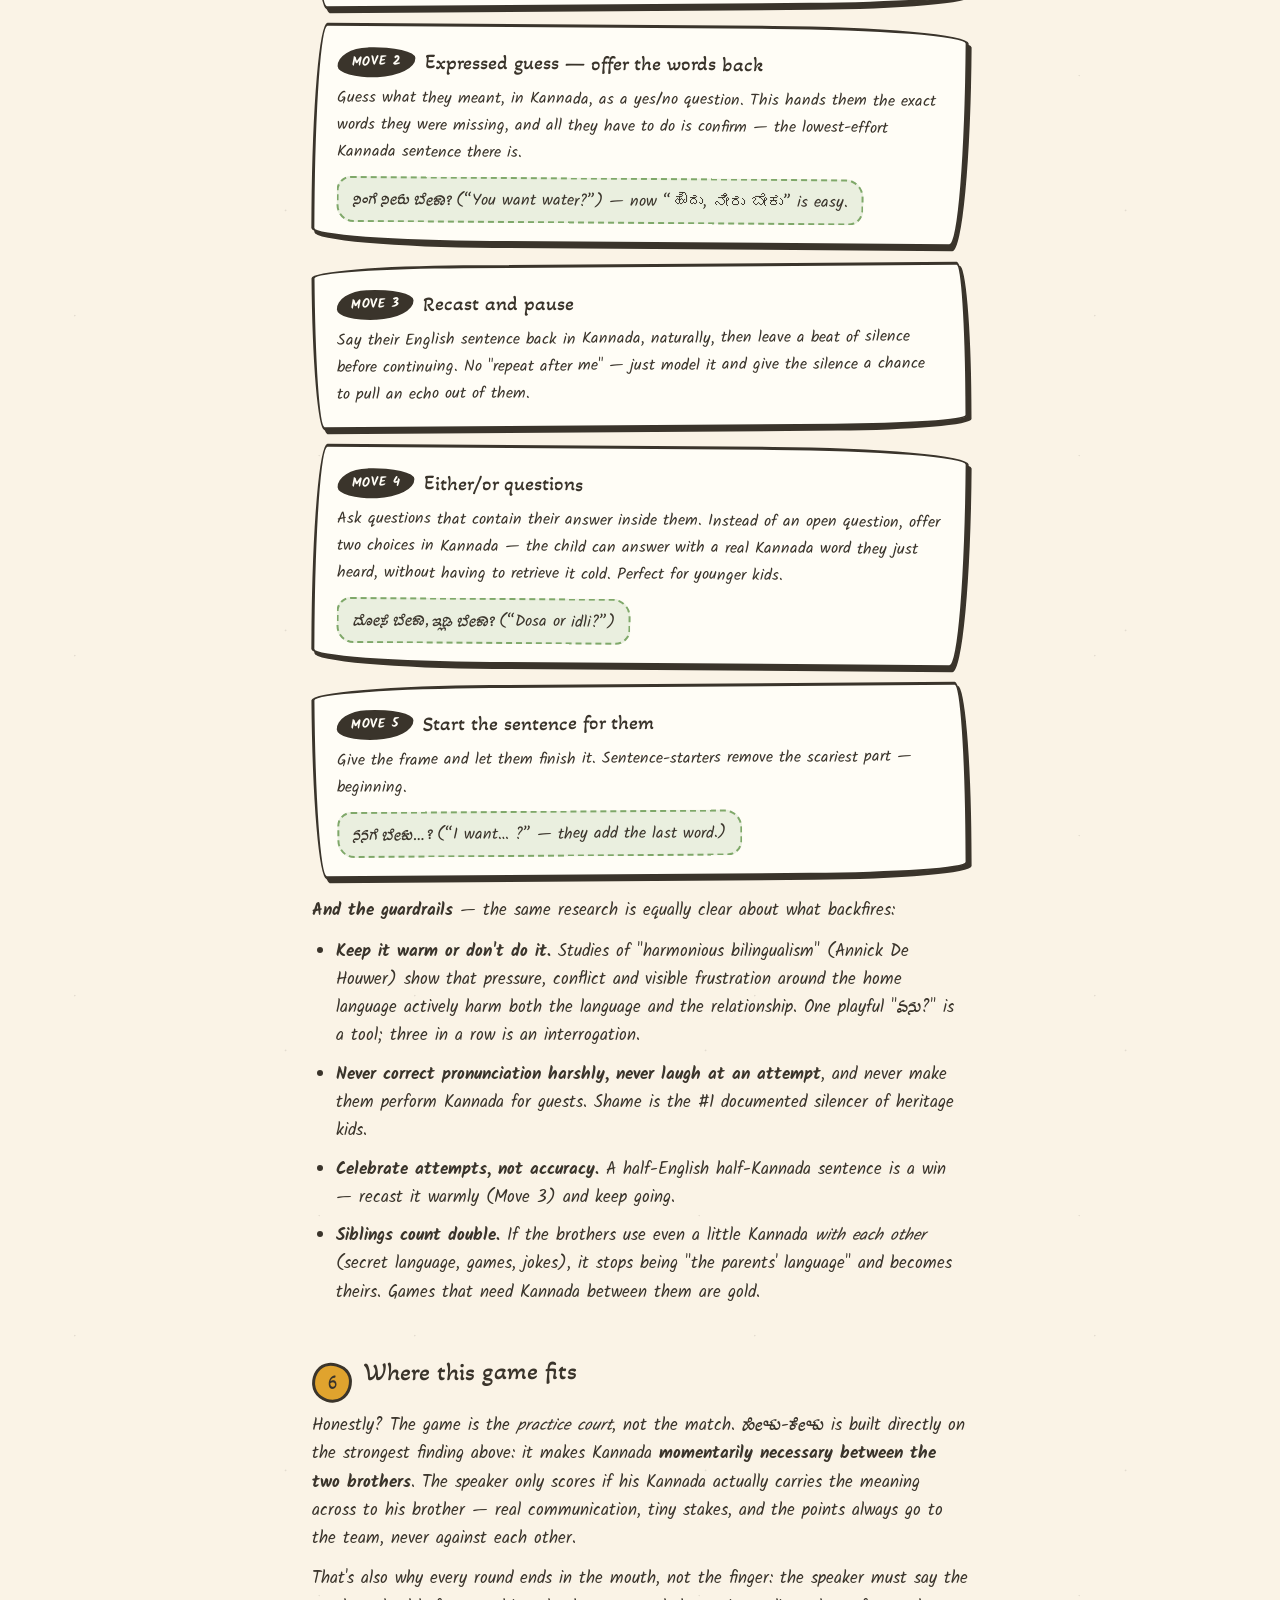
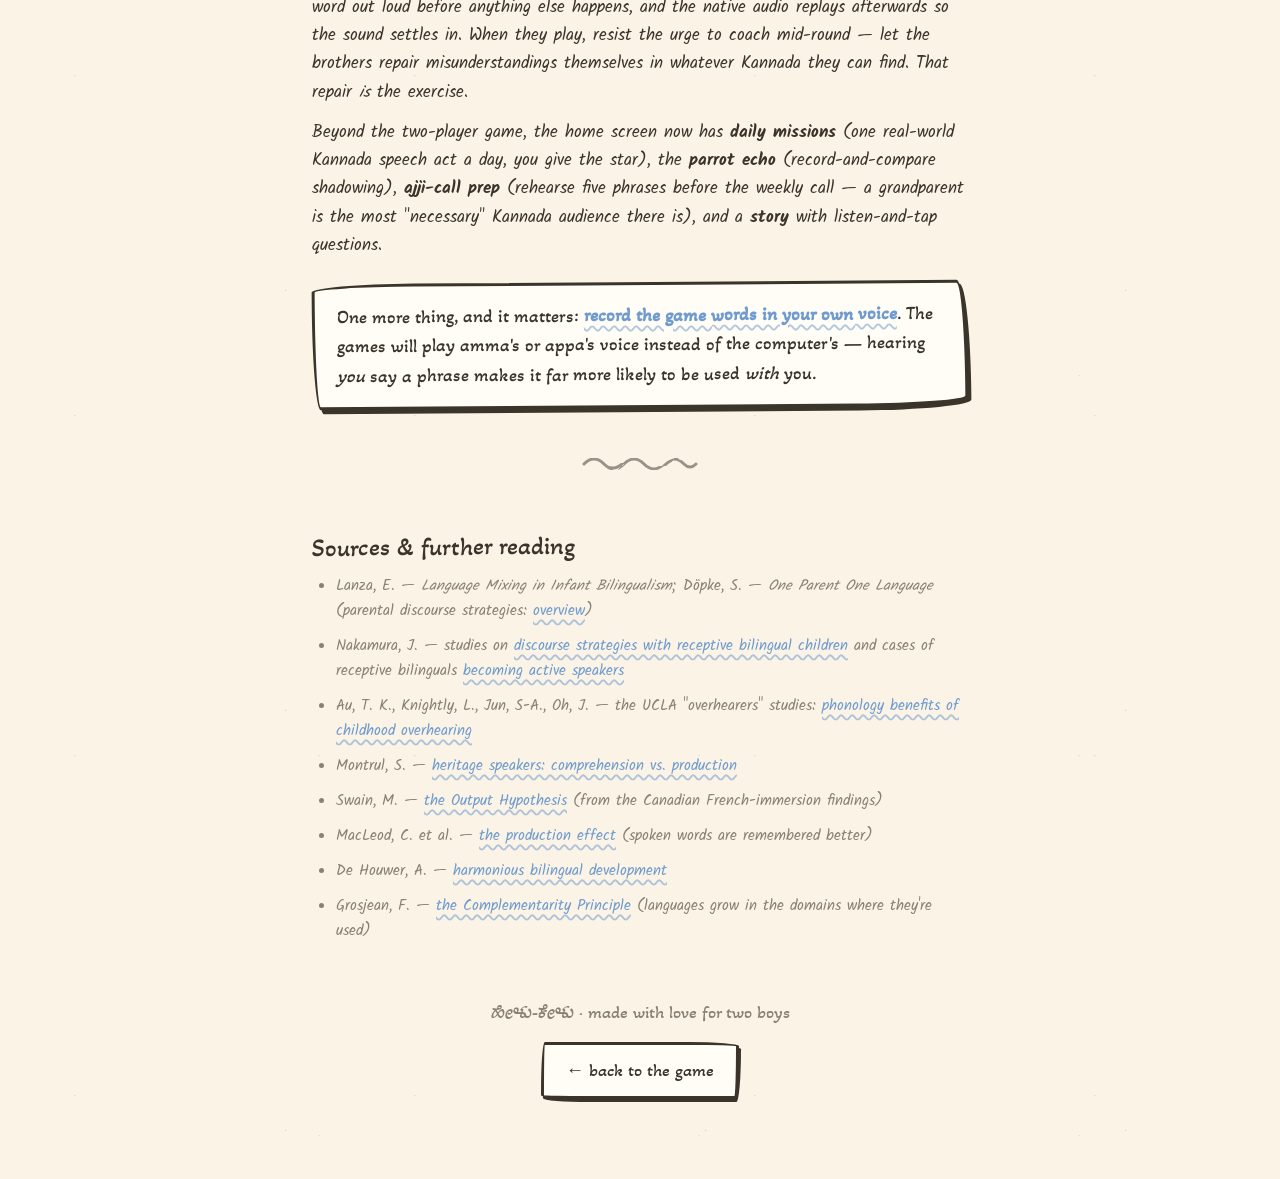
==== commit e42add78: "Implement the research roadmap: missions, echo, ajji call, story, parent voice Home becomes an activ" ====
--- a/parents.html
+++ b/parents.html
@@ -217,6 +217,13 @@
     <p class="lede">A short guide to the research behind this game: what "receptive bilingualism" is, why it is not a failure (yours or theirs), and the surprisingly specific things that turn understanding into speaking.</p>
   </header>
 
+  <div class="pull go" id="week-move" style="display:none">
+    <span style="font-size:.85rem;letter-spacing:.08em;text-transform:uppercase;font-family:Kalam">this week's dinner-table move</span><br>
+    <span id="week-move-title"></span><br>
+    <span id="week-move-say" style="font-size:1rem;font-family:Kalam"></span>
+    <a href="#toolkit" style="font-size:.9rem;font-family:Kalam"> — details in the toolkit below</a>
+  </div>
+
   <h2><span class="n">1</span>It has a name, and it's very common</h2>
   <p>A child who understands a home language well but doesn't speak it is called a <strong>receptive bilingual</strong>. Among families raising kids in one language while the world outside speaks another, this is one of the most common outcomes there is — documented across Japanese-, Spanish-, German- and Korean-speaking families all over the world.</p>
   <p>Here is the important part: <strong>your child is not refusing, and hasn't "failed to learn."</strong> The comprehension is real language knowledge — years of it. What's missing is only the production habit. Those are different skills, and research on heritage speakers (Silvina Montrul and others) consistently finds comprehension running far ahead of speaking. The gap is normal. It is also very fixable.</p>
@@ -238,7 +245,7 @@
   <p>Memory research adds a nice bonus: the <strong>"production effect"</strong> — words a child says out loud are remembered dramatically better than words merely heard or tapped on a screen, and the effect is strongest in children.</p>
   <div class="pull">So the recipe is: <strong>manufacture small moments where Kannada is the only key that opens the door</strong> — and make every practice rep end in the mouth, not the finger.</div>
 
-  <h2><span class="n">5</span>The dinner-table toolkit</h2>
+  <h2 id="toolkit"><span class="n">5</span>The dinner-table toolkit</h2>
   <p>These are the documented "discourse strategies" from the family-bilingualism research, ordered from gentlest to strongest. They work in the exact moment your child answers you in English. Pick <em>one</em> and use it for a week — consistency beats intensity.</p>
 
   <div class="cards">
@@ -279,6 +286,8 @@
   <h2><span class="n">6</span>Where this game fits</h2>
   <p>Honestly? The game is the <em>practice court</em>, not the match. ಹೇಳು-ಕೇಳು is built directly on the strongest finding above: it makes Kannada <strong>momentarily necessary between the two brothers</strong>. The speaker only scores if his Kannada actually carries the meaning across to his brother — real communication, tiny stakes, and the points always go to the team, never against each other.</p>
   <p>That's also why every round ends in the mouth, not the finger: the speaker must say the word out loud before anything else happens, and the native audio replays afterwards so the sound settles in. When they play, resist the urge to coach mid-round — let the brothers repair misunderstandings themselves in whatever Kannada they can find. That repair <em>is</em> the exercise.</p>
+  <p>Beyond the two-player game, the home screen now has <strong>daily missions</strong> (one real-world Kannada speech act a day, you give the star), the <strong>parrot echo</strong> (record-and-compare shadowing), <strong>ajji-call prep</strong> (rehearse five phrases before the weekly call — a grandparent is the most "necessary" Kannada audience there is), and a <strong>story</strong> with listen-and-tap questions.</p>
+  <div class="pull">One more thing, and it matters: <a href="record.html"><strong>record the game words in your own voice</strong></a>. The games will play amma's or appa's voice instead of the computer's — hearing <em>you</em> say a phrase makes it far more likely to be used <em>with</em> you.</div>
 
   <div class="divider"><svg><use href="#ic-squiggle"/></svg></div>
 
@@ -300,5 +309,21 @@
   </footer>
 
 </div>
+<script>
+(() => {
+  const MOVES = [
+    { t: "Move 1 · Minimal grasp — the friendly “huh?”", s: "When they answer in English: ಏನು? …then wait." },
+    { t: "Move 2 · Expressed guess — offer the words back", s: "Recast their meaning as a Kannada yes/no question and let them just confirm." },
+    { t: "Move 3 · Recast and pause", s: "Say their English sentence back in Kannada, then leave a beat of silence." },
+    { t: "Move 4 · Either/or questions", s: "Ask questions that contain their answer: ದೋಸೆ ಬೇಕಾ, ಇಡ್ಲಿ ಬೇಕಾ?" },
+    { t: "Move 5 · Start the sentence for them", s: "Give the frame, they finish it: ನನಗೆ ಬೇಕು… ?" },
+  ];
+  const week = Math.floor(Date.now() / (7 * 864e5));
+  const m = MOVES[week % MOVES.length];
+  document.getElementById("week-move-title").textContent = m.t;
+  document.getElementById("week-move-say").textContent = m.s;
+  document.getElementById("week-move").style.display = "";
+})();
+</script>
 </body>
 </html>
